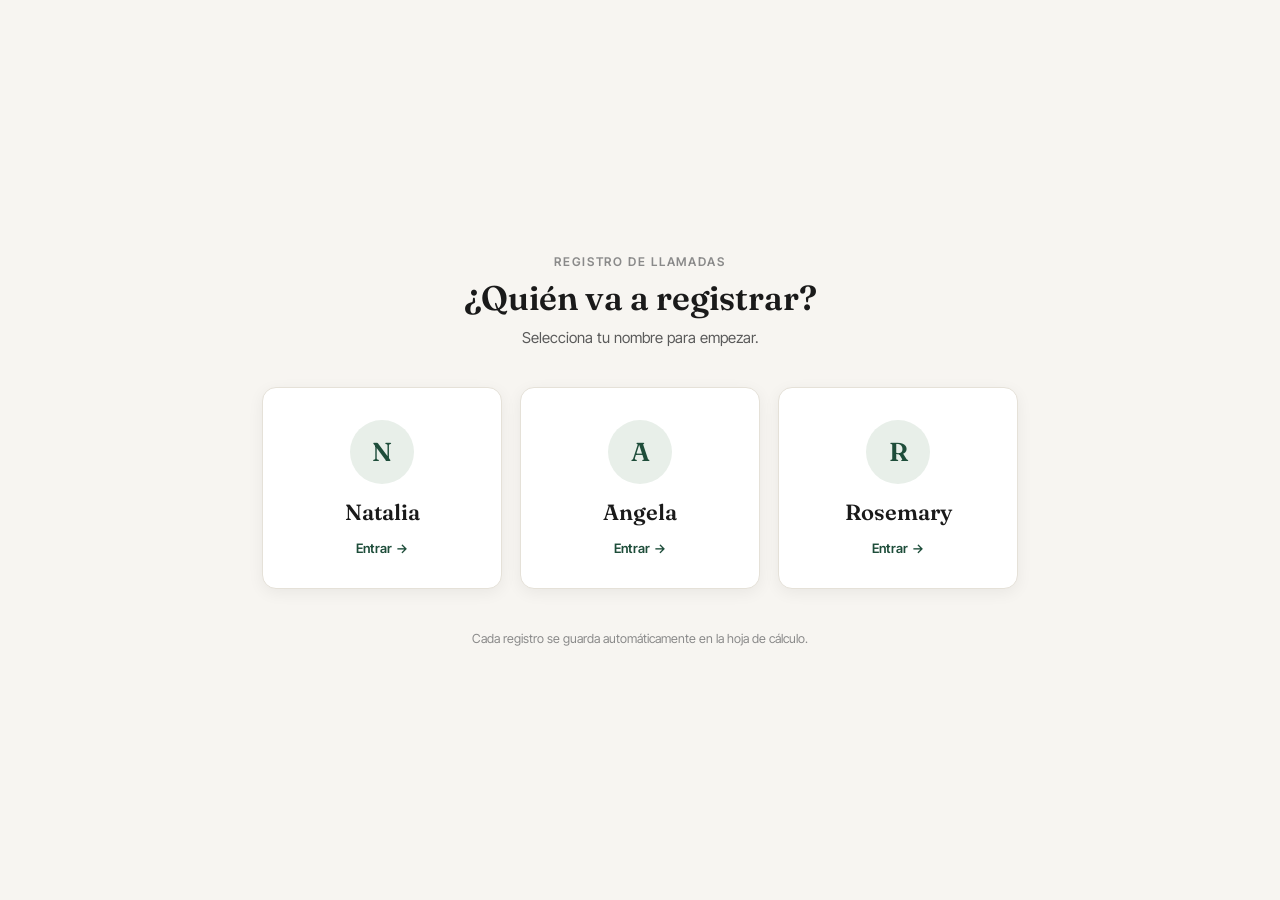
==== index.html @ d4d7eeb6 "Add files via upload" ====
<!DOCTYPE html>
<html lang="es">
<head>
  <meta charset="UTF-8" />
  <meta name="viewport" content="width=device-width, initial-scale=1.0" />
  <title>Registro Comercial · Inicio</title>
  <link rel="preconnect" href="https://fonts.googleapis.com">
  <link rel="preconnect" href="https://fonts.gstatic.com" crossorigin>
  <link href="https://fonts.googleapis.com/css2?family=Fraunces:opsz,wght@9..144,400;9..144,500;9..144,600&family=Inter+Tight:wght@400;500;600;700&display=swap" rel="stylesheet">
  <style>
    :root{
      --bg:#f7f5f1; --bg-elevated:#ffffff; --ink:#1a1a1a;
      --ink-soft:#5a5a5a; --ink-muted:#8a8a8a; --line:#e5e1d8;
      --accent:#1e4d3a; --accent-hover:#163a2c; --accent-soft:#e8efe9;
      --font-display:'Fraunces','Times New Roman',serif;
      --font-body:'Inter Tight',-apple-system,BlinkMacSystemFont,sans-serif;
      --radius:10px; --radius-lg:14px;
      --shadow-md:0 4px 16px rgba(20,20,20,.06);
      --shadow-lg:0 12px 40px rgba(20,20,20,.08);
    }
    *{box-sizing:border-box;margin:0;padding:0}
    html,body{
      background:var(--bg);color:var(--ink);
      font-family:var(--font-body);min-height:100vh;
      -webkit-font-smoothing:antialiased;
    }
    .wrap{
      min-height:100vh;display:flex;flex-direction:column;
      align-items:center;justify-content:center;padding:32px 20px;
    }
    .head{text-align:center;margin-bottom:40px}
    .eyebrow{
      font-size:12px;letter-spacing:.14em;text-transform:uppercase;
      color:var(--ink-muted);font-weight:600;margin-bottom:10px;
    }
    .title{
      font-family:var(--font-display);font-weight:600;
      font-size:34px;line-height:1.15;color:var(--ink);
    }
    .sub{
      margin-top:10px;color:var(--ink-soft);font-size:15px;
    }
    .cards{
      display:flex;gap:18px;flex-wrap:wrap;justify-content:center;
      width:100%;max-width:760px;
    }
    .card{
      flex:1 1 200px;min-width:200px;max-width:240px;
      background:var(--bg-elevated);border:1px solid var(--line);
      border-radius:var(--radius-lg);padding:32px 24px;
      text-decoration:none;color:inherit;text-align:center;
      box-shadow:var(--shadow-md);
      transition:transform .18s ease, box-shadow .18s ease, border-color .18s ease;
      display:flex;flex-direction:column;align-items:center;gap:14px;
    }
    .card:hover{
      transform:translateY(-4px);
      box-shadow:var(--shadow-lg);
      border-color:var(--accent);
    }
    .avatar{
      width:64px;height:64px;border-radius:50%;
      background:var(--accent-soft);color:var(--accent);
      display:flex;align-items:center;justify-content:center;
      font-family:var(--font-display);font-weight:600;font-size:26px;
    }
    .name{
      font-family:var(--font-display);font-weight:600;font-size:22px;
    }
    .go{
      font-size:13px;color:var(--accent);font-weight:600;
      letter-spacing:.02em;
    }
    .foot{
      margin-top:42px;color:var(--ink-muted);font-size:12.5px;
      text-align:center;
    }
    @media (max-width:560px){
      .title{font-size:26px}
      .cards{flex-direction:column;align-items:center}
      .card{max-width:320px;width:100%}
    }
  </style>
</head>
<body>
  <div class="wrap">
    <div class="head">
      <p class="eyebrow">Registro de llamadas</p>
      <h1 class="title">¿Quién va a registrar?</h1>
      <p class="sub">Selecciona tu nombre para empezar.</p>
    </div>

    <div class="cards">
      <a class="card" href="natalia.html">
        <div class="avatar">N</div>
        <div class="name">Natalia</div>
        <div class="go">Entrar →</div>
      </a>
      <a class="card" href="angela.html">
        <div class="avatar">A</div>
        <div class="name">Angela</div>
        <div class="go">Entrar →</div>
      </a>
      <a class="card" href="rosemary.html">
        <div class="avatar">R</div>
        <div class="name">Rosemary</div>
        <div class="go">Entrar →</div>
      </a>
    </div>

    <p class="foot">Cada registro se guarda automáticamente en la hoja de cálculo.</p>
  </div>
</body>
</html>
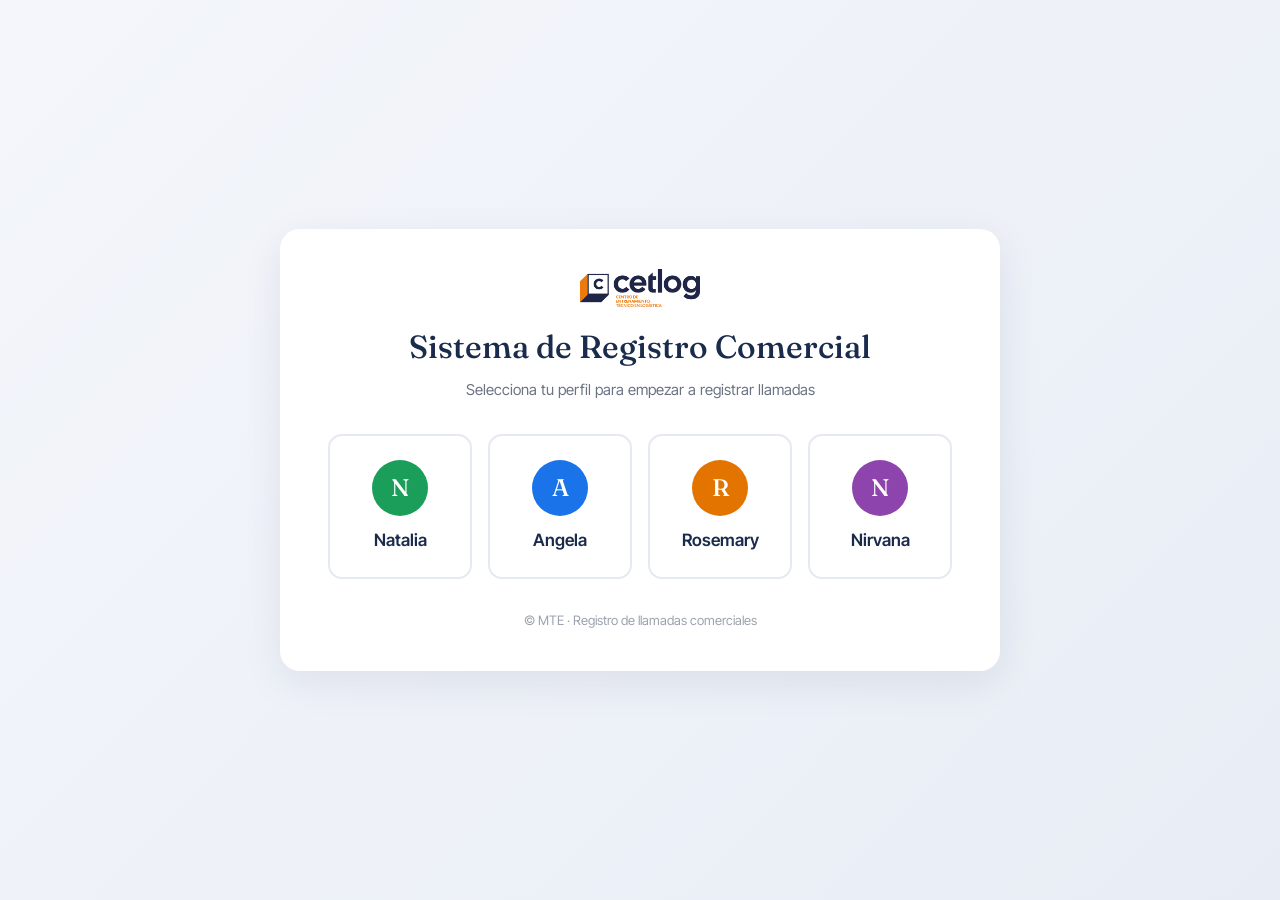
==== commit e0b57157: "Add files via upload" ====
--- a/index.html
+++ b/index.html
@@ -7,108 +7,132 @@
   <link rel="preconnect" href="https://fonts.googleapis.com">
   <link rel="preconnect" href="https://fonts.gstatic.com" crossorigin>
   <link href="https://fonts.googleapis.com/css2?family=Fraunces:opsz,wght@9..144,400;9..144,500;9..144,600&family=Inter+Tight:wght@400;500;600;700&display=swap" rel="stylesheet">
+  <link rel="stylesheet" href="styles.css" />
   <style>
-    :root{
-      --bg:#f7f5f1; --bg-elevated:#ffffff; --ink:#1a1a1a;
-      --ink-soft:#5a5a5a; --ink-muted:#8a8a8a; --line:#e5e1d8;
-      --accent:#1e4d3a; --accent-hover:#163a2c; --accent-soft:#e8efe9;
-      --font-display:'Fraunces','Times New Roman',serif;
-      --font-body:'Inter Tight',-apple-system,BlinkMacSystemFont,sans-serif;
-      --radius:10px; --radius-lg:14px;
-      --shadow-md:0 4px 16px rgba(20,20,20,.06);
-      --shadow-lg:0 12px 40px rgba(20,20,20,.08);
+    .home-wrap {
+      min-height: 100vh;
+      display: flex;
+      flex-direction: column;
+      align-items: center;
+      justify-content: center;
+      padding: 24px;
+      background: linear-gradient(135deg, #F4F6FB 0%, #E8EDF5 100%);
     }
-    *{box-sizing:border-box;margin:0;padding:0}
-    html,body{
-      background:var(--bg);color:var(--ink);
-      font-family:var(--font-body);min-height:100vh;
-      -webkit-font-smoothing:antialiased;
+    .home-card {
+      background: #FFFFFF;
+      border-radius: 20px;
+      padding: 40px 48px;
+      box-shadow: 0 12px 40px rgba(20, 30, 70, 0.08);
+      max-width: 720px;
+      width: 100%;
+      text-align: center;
     }
-    .wrap{
-      min-height:100vh;display:flex;flex-direction:column;
-      align-items:center;justify-content:center;padding:32px 20px;
+    .home-logo {
+      max-width: 120px;
+      height: auto;
+      margin: 0 auto 16px;
+      display: block;
     }
-    .head{text-align:center;margin-bottom:40px}
-    .eyebrow{
-      font-size:12px;letter-spacing:.14em;text-transform:uppercase;
-      color:var(--ink-muted);font-weight:600;margin-bottom:10px;
+    .home-title {
+      font-family: 'Fraunces', serif;
+      font-size: 32px;
+      font-weight: 500;
+      color: #1A2B4C;
+      margin: 8px 0 8px;
     }
-    .title{
-      font-family:var(--font-display);font-weight:600;
-      font-size:34px;line-height:1.15;color:var(--ink);
+    .home-sub {
+      color: #6B7383;
+      font-size: 15px;
+      margin: 0 0 32px;
     }
-    .sub{
-      margin-top:10px;color:var(--ink-soft);font-size:15px;
+    .commercial-grid {
+      display: grid;
+      grid-template-columns: repeat(2, 1fr);
+      gap: 16px;
+      margin-top: 8px;
     }
-    .cards{
-      display:flex;gap:18px;flex-wrap:wrap;justify-content:center;
-      width:100%;max-width:760px;
+    @media (min-width: 720px) {
+      .commercial-grid {
+        grid-template-columns: repeat(4, 1fr);
+      }
     }
-    .card{
-      flex:1 1 200px;min-width:200px;max-width:240px;
-      background:var(--bg-elevated);border:1px solid var(--line);
-      border-radius:var(--radius-lg);padding:32px 24px;
-      text-decoration:none;color:inherit;text-align:center;
-      box-shadow:var(--shadow-md);
-      transition:transform .18s ease, box-shadow .18s ease, border-color .18s ease;
-      display:flex;flex-direction:column;align-items:center;gap:14px;
+    .commercial-btn {
+      display: flex;
+      flex-direction: column;
+      align-items: center;
+      justify-content: center;
+      gap: 8px;
+      padding: 24px 12px;
+      border: 2px solid #E5E9F2;
+      border-radius: 14px;
+      background: #FFFFFF;
+      color: #1A2B4C;
+      font-family: inherit;
+      font-size: 17px;
+      font-weight: 600;
+      cursor: pointer;
+      text-decoration: none;
+      transition: all .18s ease;
     }
-    .card:hover{
-      transform:translateY(-4px);
-      box-shadow:var(--shadow-lg);
-      border-color:var(--accent);
+    .commercial-btn:hover {
+      border-color: #1A73E8;
+      background: #F4F8FF;
+      transform: translateY(-2px);
+      box-shadow: 0 8px 20px rgba(26, 115, 232, 0.12);
     }
-    .avatar{
-      width:64px;height:64px;border-radius:50%;
-      background:var(--accent-soft);color:var(--accent);
-      display:flex;align-items:center;justify-content:center;
-      font-family:var(--font-display);font-weight:600;font-size:26px;
+    .commercial-avatar {
+      width: 56px;
+      height: 56px;
+      border-radius: 50%;
+      display: flex;
+      align-items: center;
+      justify-content: center;
+      color: #FFFFFF;
+      font-family: 'Fraunces', serif;
+      font-size: 24px;
+      font-weight: 500;
+      margin-bottom: 4px;
     }
-    .name{
-      font-family:var(--font-display);font-weight:600;font-size:22px;
-    }
-    .go{
-      font-size:13px;color:var(--accent);font-weight:600;
-      letter-spacing:.02em;
-    }
-    .foot{
-      margin-top:42px;color:var(--ink-muted);font-size:12.5px;
-      text-align:center;
-    }
-    @media (max-width:560px){
-      .title{font-size:26px}
-      .cards{flex-direction:column;align-items:center}
-      .card{max-width:320px;width:100%}
+    .avatar-natalia  { background: #1B9E5A; }
+    .avatar-angela   { background: #1A73E8; }
+    .avatar-rosemary { background: #E37400; }
+    .avatar-nirvana  { background: #8E44AD; }
+
+    .home-footer {
+      margin-top: 32px;
+      color: #9CA3AF;
+      font-size: 13px;
     }
   </style>
 </head>
 <body>
-  <div class="wrap">
-    <div class="head">
-      <p class="eyebrow">Registro de llamadas</p>
-      <h1 class="title">¿Quién va a registrar?</h1>
-      <p class="sub">Selecciona tu nombre para empezar.</p>
+  <div class="home-wrap">
+    <div class="home-card">
+      <img src="LOGO.png" alt="Logo" class="home-logo" onerror="this.style.display='none';" />
+      <h1 class="home-title">Sistema de Registro Comercial</h1>
+      <p class="home-sub">Selecciona tu perfil para empezar a registrar llamadas</p>
+
+      <div class="commercial-grid">
+        <a href="natalia.html" class="commercial-btn">
+          <span class="commercial-avatar avatar-natalia">N</span>
+          Natalia
+        </a>
+        <a href="angela.html" class="commercial-btn">
+          <span class="commercial-avatar avatar-angela">A</span>
+          Angela
+        </a>
+        <a href="rosemary.html" class="commercial-btn">
+          <span class="commercial-avatar avatar-rosemary">R</span>
+          Rosemary
+        </a>
+        <a href="nirvana.html" class="commercial-btn">
+          <span class="commercial-avatar avatar-nirvana">N</span>
+          Nirvana
+        </a>
+      </div>
+
+      <p class="home-footer">© MTE · Registro de llamadas comerciales</p>
     </div>
-
-    <div class="cards">
-      <a class="card" href="natalia.html">
-        <div class="avatar">N</div>
-        <div class="name">Natalia</div>
-        <div class="go">Entrar →</div>
-      </a>
-      <a class="card" href="angela.html">
-        <div class="avatar">A</div>
-        <div class="name">Angela</div>
-        <div class="go">Entrar →</div>
-      </a>
-      <a class="card" href="rosemary.html">
-        <div class="avatar">R</div>
-        <div class="name">Rosemary</div>
-        <div class="go">Entrar →</div>
-      </a>
-    </div>
-
-    <p class="foot">Cada registro se guarda automáticamente en la hoja de cálculo.</p>
   </div>
 </body>
 </html>
--- a/styles.css
+++ b/styles.css
@@ -0,0 +1,1036 @@
+/* =========================================================
+   REGISTRO COMERCIAL · NATALIA  ·  v2
+   ========================================================= */
+
+:root {
+  --bg: #f7f5f1;
+  --bg-elevated: #ffffff;
+  --bg-soft: #efece6;
+  --ink: #1a1a1a;
+  --ink-soft: #5a5a5a;
+  --ink-muted: #8a8a8a;
+  --line: #e5e1d8;
+  --line-strong: #d4cfc3;
+
+  --accent: #1e4d3a;
+  --accent-hover: #163a2c;
+  --accent-soft: #e8efe9;
+
+  --success: #2d7a4f;
+  --danger: #b54534;
+  --warning: #c08a2e;
+
+  --cold: #4a7da3;
+  --warm: #c08a2e;
+  --hot: #b54534;
+
+  --font-display: 'Fraunces', 'Times New Roman', serif;
+  --font-body: 'Inter Tight', -apple-system, BlinkMacSystemFont, sans-serif;
+  --font-mono: 'SF Mono', 'Menlo', 'Consolas', monospace;
+
+  --shadow-sm: 0 1px 2px rgba(20, 20, 20, 0.04);
+  --shadow-md: 0 4px 16px rgba(20, 20, 20, 0.06);
+  --shadow-lg: 0 12px 40px rgba(20, 20, 20, 0.08);
+  --radius: 10px;
+  --radius-lg: 14px;
+}
+
+* { box-sizing: border-box; margin: 0; padding: 0; }
+
+html, body {
+  background: var(--bg);
+  color: var(--ink);
+  font-family: var(--font-body);
+  font-size: 14px;
+  line-height: 1.5;
+  -webkit-font-smoothing: antialiased;
+  min-height: 100vh;
+}
+
+button { font-family: inherit; cursor: pointer; border: none; background: none; }
+input, select, textarea { font-family: inherit; font-size: 14px; color: inherit; }
+.mono { font-family: var(--font-mono); font-feature-settings: "tnum"; }
+.hidden { display: none !important; }
+
+.mt-sm { margin-top: 8px; }
+.mt-md { margin-top: 14px; }
+
+/* =========================================================
+   HEADER FIJO
+   ========================================================= */
+.app-header {
+  position: sticky;
+  top: 0;
+  z-index: 50;
+  background: var(--bg-elevated);
+  border-bottom: 1px solid var(--line);
+  backdrop-filter: blur(12px);
+}
+
+.header-inner {
+  max-width: 1280px;
+  margin: 0 auto;
+  padding: 14px 28px 12px;
+  display: flex;
+  align-items: center;
+  justify-content: space-between;
+  gap: 24px;
+}
+
+.brand {
+  display: flex;
+  align-items: center;
+  gap: 12px;
+  flex-shrink: 0;
+}
+
+.brand-logo {
+  height: 44px;
+  width: auto;
+  max-width: 140px;
+  object-fit: contain;
+  display: block;
+}
+
+.brand-mark {
+  width: 38px;
+  height: 38px;
+  border-radius: 50%;
+  background: var(--accent);
+  position: relative;
+  flex-shrink: 0;
+  align-items: center;
+  justify-content: center;
+}
+.brand-mark::after {
+  content: "N";
+  font-family: var(--font-display);
+  color: #fff;
+  font-size: 18px;
+  font-weight: 500;
+}
+
+.brand-text { display: flex; flex-direction: column; line-height: 1; }
+.brand-label {
+  font-size: 10px;
+  text-transform: uppercase;
+  letter-spacing: 0.14em;
+  color: var(--ink-muted);
+  margin-bottom: 4px;
+  font-weight: 500;
+}
+.brand-name {
+  font-family: var(--font-display);
+  font-size: 20px;
+  font-weight: 500;
+  letter-spacing: -0.02em;
+}
+
+.header-right {
+  display: flex;
+  align-items: center;
+  gap: 16px;
+}
+
+/* === Goal tracker === */
+.goal-tracker {
+  display: flex;
+  flex-direction: column;
+  gap: 6px;
+  min-width: 180px;
+  padding: 8px 14px;
+  background: var(--bg-soft);
+  border: 1px solid var(--line);
+  border-radius: var(--radius);
+}
+
+.goal-info {
+  display: flex;
+  align-items: baseline;
+  justify-content: space-between;
+  gap: 12px;
+}
+.goal-label {
+  font-size: 10px;
+  text-transform: uppercase;
+  letter-spacing: 0.12em;
+  color: var(--ink-muted);
+  font-weight: 500;
+}
+.goal-count {
+  font-size: 14px;
+  font-weight: 500;
+  color: var(--ink);
+  font-family: var(--font-mono);
+  font-feature-settings: "tnum";
+}
+.goal-count strong {
+  font-size: 16px;
+  color: var(--accent);
+  font-weight: 600;
+}
+.goal-divider { color: var(--ink-muted); margin: 0 2px; }
+
+.goal-bar {
+  height: 6px;
+  background: var(--line-strong);
+  border-radius: 999px;
+  overflow: hidden;
+  position: relative;
+}
+.goal-bar-fill {
+  height: 100%;
+  background: linear-gradient(90deg, var(--accent) 0%, #2d7a4f 100%);
+  width: 0%;
+  border-radius: 999px;
+  transition: width 0.5s cubic-bezier(0.34, 1.56, 0.64, 1);
+}
+.goal-tracker.complete .goal-bar-fill {
+  background: linear-gradient(90deg, var(--success) 0%, #4caa78 100%);
+}
+.goal-tracker.complete .goal-count strong {
+  color: var(--success);
+}
+
+/* === Datetime === */
+.datetime {
+  display: flex;
+  align-items: center;
+  gap: 16px;
+  background: var(--bg-soft);
+  padding: 8px 14px;
+  border-radius: var(--radius);
+  border: 1px solid var(--line);
+}
+.dt-block { display: flex; flex-direction: column; gap: 2px; }
+.dt-label {
+  font-size: 10px;
+  text-transform: uppercase;
+  letter-spacing: 0.12em;
+  color: var(--ink-muted);
+  font-weight: 500;
+}
+.dt-value {
+  font-size: 13px;
+  font-weight: 500;
+  color: var(--ink);
+}
+.dt-divider {
+  width: 1px;
+  height: 26px;
+  background: var(--line-strong);
+}
+
+/* Tabs */
+.tabs {
+  max-width: 1280px;
+  margin: 0 auto;
+  padding: 0 28px;
+  display: flex;
+  gap: 4px;
+  border-top: 1px solid var(--line);
+}
+
+.tab {
+  display: flex;
+  align-items: center;
+  gap: 10px;
+  padding: 12px 18px;
+  font-size: 13px;
+  font-weight: 500;
+  color: var(--ink-muted);
+  border-bottom: 2px solid transparent;
+  margin-bottom: -1px;
+  transition: color 0.2s ease, border-color 0.2s ease;
+}
+.tab:hover { color: var(--ink-soft); }
+.tab.active { color: var(--ink); border-bottom-color: var(--accent); }
+
+.tab-num {
+  font-family: var(--font-display);
+  font-size: 11px;
+  font-style: italic;
+  color: var(--ink-muted);
+}
+.tab.active .tab-num { color: var(--accent); }
+
+.tab-badge {
+  background: var(--accent-soft);
+  color: var(--accent);
+  font-size: 11px;
+  font-weight: 600;
+  padding: 2px 8px;
+  border-radius: 10px;
+  min-width: 20px;
+  text-align: center;
+}
+
+/* =========================================================
+   MAIN
+   ========================================================= */
+.app-main {
+  max-width: 1280px;
+  margin: 0 auto;
+  padding: 28px 28px 60px;
+}
+
+.tab-panel { display: none; animation: fadeIn 0.25s ease; }
+.tab-panel.active { display: block; }
+
+@keyframes fadeIn {
+  from { opacity: 0; transform: translateY(4px); }
+  to { opacity: 1; transform: translateY(0); }
+}
+
+/* =========================================================
+   STAGE HEADER
+   ========================================================= */
+.stage { animation: fadeIn 0.3s ease; }
+
+.stage-header { margin-bottom: 20px; max-width: 700px; }
+.stage-header.compact { margin-bottom: 16px; }
+
+.stage-tag {
+  display: inline-block;
+  font-size: 10px;
+  font-weight: 600;
+  text-transform: uppercase;
+  letter-spacing: 0.14em;
+  color: var(--accent);
+  background: var(--accent-soft);
+  padding: 3px 9px;
+  border-radius: 4px;
+  margin-bottom: 10px;
+}
+.stage-tag.pulse { background: #fff4e0; color: var(--warning); }
+.stage-tag.pulse::before { content: "● "; animation: pulse 1.4s ease infinite; }
+.stage-tag.live { background: #fde8e6; color: var(--danger); }
+.stage-tag.live::before { content: "● "; }
+
+@keyframes pulse {
+  0%, 100% { opacity: 1; }
+  50% { opacity: 0.3; }
+}
+
+.stage-header.compact .stage-title {
+  font-family: var(--font-display);
+  font-size: 28px;
+  font-weight: 500;
+  letter-spacing: -0.025em;
+  line-height: 1.1;
+  margin-bottom: 4px;
+}
+
+.stage-title {
+  font-family: var(--font-display);
+  font-size: 32px;
+  font-weight: 500;
+  letter-spacing: -0.025em;
+  line-height: 1.1;
+  margin-bottom: 6px;
+}
+
+.stage-sub { color: var(--ink-soft); font-size: 14px; }
+
+/* =========================================================
+   CARDS
+   ========================================================= */
+.card {
+  background: var(--bg-elevated);
+  border: 1px solid var(--line);
+  border-radius: var(--radius-lg);
+  padding: 22px;
+  box-shadow: var(--shadow-sm);
+}
+
+/* === Start (paso 1) === reducido 25% === */
+.start-card {
+  max-width: 420px;
+  display: flex;
+  flex-direction: column;
+  gap: 14px;
+  padding: 20px;
+}
+
+/* === Split layout (llamada en curso + formulario en vivo) === */
+.split-layout {
+  display: grid;
+  grid-template-columns: 380px 1fr;
+  gap: 20px;
+  align-items: start;
+}
+
+.split-layout.single-col {
+  grid-template-columns: minmax(380px, 560px);
+  justify-content: start;
+}
+
+.split-layout.single-col .calling-card {
+  position: static;
+}
+
+.calling-card {
+  display: flex;
+  flex-direction: column;
+  gap: 18px;
+  position: sticky;
+  top: 160px;
+}
+
+.calling-info {
+  display: grid;
+  grid-template-columns: 1fr 1fr;
+  gap: 12px;
+  padding-bottom: 14px;
+  border-bottom: 1px dashed var(--line-strong);
+}
+.info-row { display: flex; flex-direction: column; gap: 3px; }
+.info-label {
+  font-size: 10px;
+  text-transform: uppercase;
+  letter-spacing: 0.12em;
+  color: var(--ink-muted);
+  font-weight: 500;
+}
+.info-value { font-size: 15px; font-weight: 500; color: var(--ink); }
+
+/* === Timer reducido === */
+.timer-wrap {
+  text-align: center;
+  padding: 12px 0;
+}
+.timer-label {
+  font-size: 10px;
+  text-transform: uppercase;
+  letter-spacing: 0.14em;
+  color: var(--ink-muted);
+  font-weight: 500;
+  display: block;
+  margin-bottom: 4px;
+}
+.timer {
+  font-size: 44px;
+  font-weight: 400;
+  letter-spacing: -0.02em;
+  color: var(--ink);
+  line-height: 1;
+  font-feature-settings: "tnum";
+}
+.timer-status {
+  font-size: 11px;
+  color: var(--ink-muted);
+  margin-top: 6px;
+  text-transform: uppercase;
+  letter-spacing: 0.1em;
+}
+.timer-wrap.active .timer { color: var(--success); }
+.timer-wrap.ended .timer { color: var(--ink-muted); }
+
+.calling-actions {
+  display: flex;
+  gap: 8px;
+  flex-wrap: wrap;
+}
+.calling-actions .btn { flex: 1; min-width: 140px; }
+
+.btn-block { width: 100%; flex: none !important; }
+
+/* === Closing block (motivos dentro del panel izq) === */
+.closing-block {
+  display: flex;
+  flex-direction: column;
+  gap: 10px;
+  padding-top: 14px;
+  border-top: 1px solid var(--line);
+  animation: fadeIn 0.3s ease;
+}
+
+.mini-form {
+  display: flex;
+  flex-direction: column;
+  gap: 10px;
+  margin-top: 8px;
+}
+
+/* === Time picker (hora + minutos + AM/PM) === */
+.time-picker {
+  display: grid;
+  grid-template-columns: 1fr 1fr 1fr;
+  gap: 6px;
+}
+.time-picker select {
+  width: 100%;
+  background: var(--bg-elevated);
+  border: 1px solid var(--line-strong);
+  border-radius: 8px;
+  padding: 9px 8px;
+  color: var(--ink);
+  font-family: var(--font-mono);
+  font-size: 13px;
+  text-align: center;
+  text-align-last: center;
+  cursor: pointer;
+  transition: border-color 0.15s ease, box-shadow 0.15s ease;
+}
+.time-picker select:focus {
+  outline: none;
+  border-color: var(--accent);
+  box-shadow: 0 0 0 3px var(--accent-soft);
+}
+.time-picker .time-ap {
+  font-family: var(--font-body);
+  font-weight: 600;
+  font-size: 12px;
+}
+
+/* === Panel "no contestó" (columna derecha alternativa) === */
+.no-answer-panel {
+  display: flex;
+  flex-direction: column;
+  gap: 14px;
+  align-self: start;
+}
+.no-answer-panel #volverLlamarFields {
+  display: flex;
+  flex-direction: column;
+  gap: 12px;
+  transition: opacity 0.2s ease;
+}
+.no-answer-panel #volverLlamarFields.disabled {
+  opacity: 0.4;
+  pointer-events: none;
+}
+.no-answer-actions {
+  display: flex;
+  flex-direction: column;
+  gap: 6px;
+  margin-top: 6px;
+  padding-top: 14px;
+  border-top: 1px solid var(--line);
+}
+
+/* === Datetime row === */
+.datetime-row {
+  display: grid;
+  grid-template-columns: 1fr 1fr;
+  gap: 10px;
+}
+
+/* =========================================================
+   FORMULARIO EN VIVO (columna derecha)
+   ========================================================= */
+.form-card.live-form {
+  display: flex;
+  flex-direction: column;
+  gap: 14px;
+  padding: 22px;
+}
+
+.live-form-header {
+  padding-bottom: 12px;
+  border-bottom: 1px solid var(--line);
+}
+.live-form-title {
+  font-family: var(--font-display);
+  font-size: 20px;
+  font-weight: 500;
+  letter-spacing: -0.02em;
+  margin-bottom: 4px;
+}
+.live-form-sub {
+  font-size: 13px;
+  color: var(--ink-soft);
+}
+
+.form-row {
+  display: grid;
+  grid-template-columns: 1fr 1fr;
+  gap: 14px;
+  align-items: start;
+}
+
+.section-divider {
+  display: flex;
+  align-items: center;
+  gap: 10px;
+  font-size: 11px;
+  text-transform: uppercase;
+  letter-spacing: 0.14em;
+  color: var(--ink-muted);
+  font-weight: 600;
+  margin: 4px 0 -2px;
+}
+.section-divider::after {
+  content: "";
+  flex: 1;
+  height: 1px;
+  background: var(--line);
+}
+
+/* =========================================================
+   FIELDS
+   ========================================================= */
+.field {
+  display: flex;
+  flex-direction: column;
+  gap: 6px;
+}
+
+.field-label {
+  font-size: 11px;
+  font-weight: 600;
+  text-transform: uppercase;
+  letter-spacing: 0.08em;
+  color: var(--ink-soft);
+}
+.field-label.required::after { content: " *"; color: var(--danger); }
+
+.field-hint {
+  font-size: 11px;
+  color: var(--ink-muted);
+  margin-top: 2px;
+}
+.field-hint.error { color: var(--danger); }
+
+.field input[type="text"],
+.field input[type="tel"],
+.field input[type="date"],
+.field input[type="time"],
+.field select,
+.field textarea {
+  width: 100%;
+  background: var(--bg-elevated);
+  border: 1px solid var(--line-strong);
+  border-radius: 8px;
+  padding: 9px 12px;
+  color: var(--ink);
+  transition: border-color 0.15s ease, box-shadow 0.15s ease;
+  resize: vertical;
+}
+
+.field input:focus,
+.field select:focus,
+.field textarea:focus {
+  outline: none;
+  border-color: var(--accent);
+  box-shadow: 0 0 0 3px var(--accent-soft);
+}
+
+.field input.invalid {
+  border-color: var(--danger);
+}
+
+.field input::placeholder, .field textarea::placeholder {
+  color: var(--ink-muted);
+}
+
+.field-toggle {
+  flex-direction: row;
+  align-items: center;
+  justify-content: space-between;
+  gap: 12px;
+  background: var(--bg-soft);
+  border: 1px solid var(--line);
+  padding: 9px 12px;
+  border-radius: 8px;
+}
+
+/* Switch */
+.switch {
+  position: relative;
+  display: inline-block;
+  width: 38px;
+  height: 22px;
+  flex-shrink: 0;
+}
+.switch input { opacity: 0; width: 0; height: 0; }
+.slider {
+  position: absolute;
+  inset: 0;
+  background: var(--line-strong);
+  border-radius: 24px;
+  transition: 0.2s;
+}
+.slider::before {
+  content: "";
+  position: absolute;
+  width: 16px; height: 16px;
+  left: 3px; top: 3px;
+  background: #fff;
+  border-radius: 50%;
+  transition: 0.2s;
+  box-shadow: var(--shadow-sm);
+}
+.switch input:checked + .slider { background: var(--accent); }
+.switch input:checked + .slider::before { transform: translateX(16px); }
+
+/* Chips */
+.chip-group {
+  display: flex;
+  gap: 6px;
+  flex-wrap: wrap;
+}
+.chip {
+  padding: 8px 14px;
+  border: 1px solid var(--line-strong);
+  border-radius: 999px;
+  background: var(--bg-elevated);
+  font-size: 13px;
+  font-weight: 500;
+  color: var(--ink-soft);
+  transition: all 0.15s ease;
+}
+.chip:hover {
+  border-color: var(--ink-soft);
+  color: var(--ink);
+}
+.chip.selected {
+  background: var(--accent);
+  border-color: var(--accent);
+  color: #fff;
+}
+
+.chip-yes.selected { background: var(--success); border-color: var(--success); }
+.chip-no.selected  { background: var(--danger);  border-color: var(--danger);  }
+
+.temp-group .chip-cold.selected { background: var(--cold); border-color: var(--cold); }
+.temp-group .chip-warm.selected { background: var(--warm); border-color: var(--warm); }
+.temp-group .chip-hot.selected  { background: var(--hot);  border-color: var(--hot);  }
+
+/* =========================================================
+   BUTTONS
+   ========================================================= */
+.btn {
+  display: inline-flex;
+  align-items: center;
+  justify-content: center;
+  gap: 8px;
+  padding: 10px 18px;
+  border-radius: 8px;
+  font-size: 13px;
+  font-weight: 600;
+  letter-spacing: 0.01em;
+  transition: all 0.15s ease;
+  white-space: nowrap;
+}
+.btn:active { transform: translateY(1px); }
+.btn:disabled {
+  opacity: 0.45;
+  cursor: not-allowed;
+}
+.btn:disabled:active { transform: none; }
+
+.btn-lg { padding: 12px 22px; font-size: 14px; }
+
+.btn-primary { background: var(--accent); color: #fff; }
+.btn-primary:not(:disabled):hover { background: var(--accent-hover); }
+
+.btn-secondary {
+  background: var(--bg-elevated);
+  color: var(--accent);
+  border: 1px solid var(--line);
+}
+.btn-secondary:not(:disabled):hover {
+  border-color: var(--accent);
+  background: var(--accent-soft);
+}
+
+.btn-success { background: var(--success); color: #fff; }
+.btn-success:hover { background: #245f3e; }
+
+.btn-danger { background: var(--danger); color: #fff; }
+.btn-danger:hover { background: #963829; }
+
+.btn-ghost {
+  background: var(--bg-elevated);
+  color: var(--ink-soft);
+  border: 1px solid var(--line-strong);
+}
+.btn-ghost:hover {
+  border-color: var(--ink-soft);
+  color: var(--ink);
+}
+
+.btn-icon {
+  display: inline-flex;
+  align-items: center;
+  justify-content: center;
+  width: 16px; height: 16px;
+  font-weight: 700;
+}
+
+.btn-dot {
+  width: 7px; height: 7px;
+  border-radius: 50%;
+  background: #fff;
+  animation: pulse 1.6s ease infinite;
+}
+
+/* =========================================================
+   HISTORIAL — TABLA
+   ========================================================= */
+.table-wrap {
+  background: var(--bg-elevated);
+  border: 1px solid var(--line);
+  border-radius: var(--radius-lg);
+  overflow: hidden;
+  box-shadow: var(--shadow-sm);
+}
+
+.data-table {
+  width: 100%;
+  border-collapse: collapse;
+  font-size: 13px;
+}
+
+.data-table thead {
+  background: var(--bg-soft);
+  border-bottom: 1px solid var(--line);
+}
+.data-table th {
+  padding: 12px 14px;
+  text-align: left;
+  font-size: 10px;
+  text-transform: uppercase;
+  letter-spacing: 0.1em;
+  color: var(--ink-muted);
+  font-weight: 600;
+  white-space: nowrap;
+}
+
+.data-table td {
+  padding: 12px 14px;
+  border-bottom: 1px solid var(--line);
+  vertical-align: middle;
+}
+
+.data-table tbody tr:last-child td { border-bottom: none; }
+.data-table tbody tr { transition: background 0.15s ease; }
+.data-table tbody tr:hover { background: var(--bg-soft); }
+
+.data-table .obs-cell {
+  max-width: 220px;
+  overflow: hidden;
+  text-overflow: ellipsis;
+  white-space: nowrap;
+  color: var(--ink-soft);
+}
+
+.badge {
+  display: inline-flex;
+  align-items: center;
+  gap: 4px;
+  padding: 3px 10px;
+  border-radius: 999px;
+  font-size: 11px;
+  font-weight: 600;
+}
+.badge-yes { background: #e7f3ec; color: var(--success); }
+.badge-no  { background: #f5e8e6; color: var(--danger); }
+.badge-cold { background: #e3edf5; color: var(--cold); }
+.badge-warm { background: #f7ecd5; color: var(--warm); }
+.badge-hot  { background: #f5e0dc; color: var(--hot);  }
+
+.empty-state {
+  padding: 70px 20px;
+  text-align: center;
+  color: var(--ink-muted);
+}
+.empty-icon {
+  font-size: 44px;
+  font-family: var(--font-display);
+  color: var(--line-strong);
+  margin-bottom: 10px;
+}
+.empty-state p {
+  font-size: 17px;
+  font-weight: 500;
+  color: var(--ink-soft);
+  margin-bottom: 4px;
+}
+.empty-state span { font-size: 13px; }
+
+/* =========================================================
+   TOAST
+   ========================================================= */
+.toast {
+  position: fixed;
+  bottom: 28px;
+  right: 28px;
+  background: var(--ink);
+  color: #fff;
+  padding: 11px 18px;
+  border-radius: 8px;
+  font-size: 13px;
+  font-weight: 500;
+  box-shadow: var(--shadow-lg);
+  z-index: 100;
+  opacity: 0;
+  transform: translateY(20px);
+  transition: opacity 0.25s, transform 0.25s;
+  pointer-events: none;
+}
+.toast.show {
+  opacity: 1;
+  transform: translateY(0);
+}
+.toast::before {
+  content: "✓ ";
+  color: #6cd09a;
+  font-weight: 700;
+  margin-right: 4px;
+}
+.toast.error::before {
+  content: "⚠ ";
+  color: #f5b899;
+}
+
+/* =========================================================
+   RESPONSIVE
+   ========================================================= */
+@media (max-width: 1100px) {
+  .split-layout {
+    grid-template-columns: 1fr;
+  }
+  .calling-card {
+    position: static;
+  }
+}
+
+@media (max-width: 768px) {
+  .header-inner {
+    padding: 12px 16px 10px;
+    gap: 12px;
+    flex-wrap: wrap;
+  }
+  .header-right { width: 100%; flex-wrap: wrap; gap: 10px; }
+  .goal-tracker { flex: 1; min-width: 160px; }
+  .datetime { flex: 1; padding: 6px 10px; gap: 10px; }
+  .dt-value { font-size: 12px; }
+
+  .tabs { padding: 0 16px; overflow-x: auto; }
+  .tab { padding: 11px 12px; font-size: 12px; }
+  .app-main { padding: 20px 16px 50px; }
+
+  .stage-title { font-size: 24px; }
+  .stage-header.compact .stage-title { font-size: 22px; }
+  .card { padding: 18px; border-radius: 10px; }
+
+  .start-card { padding: 18px; }
+
+  .form-row { grid-template-columns: 1fr; }
+  .calling-info { grid-template-columns: 1fr; gap: 8px; }
+  .timer { font-size: 36px; }
+
+  .calling-actions { flex-direction: column; }
+  .calling-actions .btn { width: 100%; }
+
+  .data-table { font-size: 12px; }
+  .data-table th, .data-table td { padding: 9px 10px; }
+  .table-wrap { overflow-x: auto; }
+
+  .toast { left: 16px; right: 16px; bottom: 16px; }
+
+  .brand-logo { height: 36px; }
+  .brand-name { font-size: 18px; }
+}
+
+/* =========================================================
+   CAMPO "OTROS" DEL MOTIVO DE NO INTERÉS
+   ========================================================= */
+#motivoOtrosWrap {
+  animation: fadeSlide .22s ease;
+}
+@keyframes fadeSlide {
+  from { opacity: 0; transform: translateY(-4px); }
+  to   { opacity: 1; transform: translateY(0); }
+}
+
+/* =========================================================
+   ESTADOS DE LLAMADAS PROGRAMADAS (pestaña 03)
+   ========================================================= */
+.estado {
+  display: inline-block;
+  padding: 4px 10px;
+  border-radius: 999px;
+  font-size: 12px;
+  font-weight: 600;
+  letter-spacing: .02em;
+  white-space: nowrap;
+}
+.estado-por-llamar {
+  background: #FFF8E1;
+  color: #8a6500;
+  border: 1px solid #F2D27A;
+}
+.estado-llamando {
+  background: #E8F0FE;
+  color: #1A73E8;
+  border: 1px solid #A6C5F7;
+  animation: pulseSoft 1.6s ease-in-out infinite;
+}
+.estado-llamado {
+  background: #E6F4EA;
+  color: #1B7A3E;
+  border: 1px solid #9DD3B0;
+}
+.row-llamado td {
+  color: #6b7280;
+}
+.row-llamado .mono,
+.row-llamado strong { color: #6b7280; }
+.row-por-llamar td { background: #FFFCEF; }
+.row-llamando td { background: #F4F8FE; }
+
+#razonOtrosWrap,
+#razonLlamadaWrap,
+#razonLlamadaDivider {
+  animation: fadeSlide .22s ease;
+}
+
+@keyframes pulseSoft {
+  0%, 100% { opacity: 1; }
+  50%      { opacity: .55; }
+}
+
+.muted { color: #9ca3af; }
+
+/* Marcador de obligatorio (asterisco rojo) */
+.req-mark {
+  color: #D93025;
+  font-weight: bold;
+  margin-left: 4px;
+}
+
+/* Pulso de error al intentar guardar sin razón */
+.invalid-pulse {
+  animation: invalidPulse .8s ease;
+  border-color: #D93025 !important;
+}
+@keyframes invalidPulse {
+  0%, 100% { box-shadow: 0 0 0 0 rgba(217,48,37,0); }
+  50%      { box-shadow: 0 0 0 5px rgba(217,48,37,.25); }
+}
+
+/* =========================================================
+   PANTALLA PRÓXIMAMENTE (Cobranza / Invitación a demo)
+   ========================================================= */
+.soon-card {
+  text-align: center;
+  padding: 32px 24px;
+}
+.soon-icon {
+  font-size: 56px;
+  margin-bottom: 12px;
+  filter: grayscale(.2);
+}
+.soon-text {
+  color: var(--ink-soft);
+  font-size: 14px;
+  margin: 8px 0 22px;
+  line-height: 1.5;
+}
+#stage-soon .stage-tag {
+  background: #FFF8E1;
+  color: #8a6500;
+}
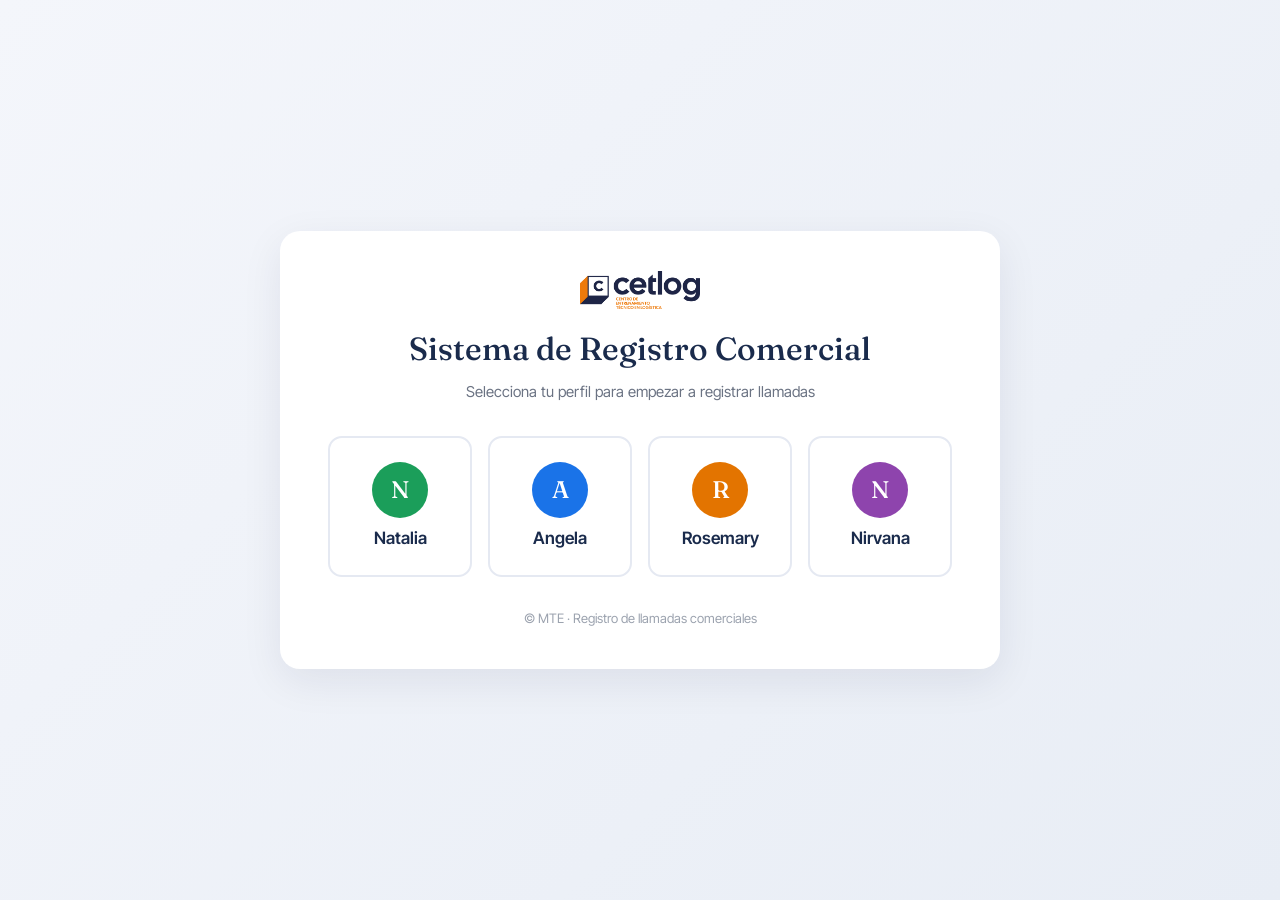
==== commit 1549fa8b: "Add files via upload" ====
--- a/index.html
+++ b/index.html
@@ -11,10 +11,8 @@
   <style>
     .home-wrap {
       min-height: 100vh;
-      display: flex;
-      flex-direction: column;
-      align-items: center;
-      justify-content: center;
+      display: flex; flex-direction: column;
+      align-items: center; justify-content: center;
       padding: 24px;
       background: linear-gradient(135deg, #F4F6FB 0%, #E8EDF5 100%);
     }
@@ -23,55 +21,32 @@
       border-radius: 20px;
       padding: 40px 48px;
       box-shadow: 0 12px 40px rgba(20, 30, 70, 0.08);
-      max-width: 720px;
-      width: 100%;
+      max-width: 720px; width: 100%;
       text-align: center;
     }
-    .home-logo {
-      max-width: 120px;
-      height: auto;
-      margin: 0 auto 16px;
-      display: block;
-    }
+    .home-logo { max-width: 120px; margin: 0 auto 16px; display: block; }
     .home-title {
       font-family: 'Fraunces', serif;
-      font-size: 32px;
-      font-weight: 500;
-      color: #1A2B4C;
-      margin: 8px 0 8px;
+      font-size: 32px; font-weight: 500;
+      color: #1A2B4C; margin: 8px 0;
     }
-    .home-sub {
-      color: #6B7383;
-      font-size: 15px;
-      margin: 0 0 32px;
-    }
+    .home-sub { color: #6B7383; font-size: 15px; margin-bottom: 32px; }
     .commercial-grid {
       display: grid;
       grid-template-columns: repeat(2, 1fr);
       gap: 16px;
-      margin-top: 8px;
     }
     @media (min-width: 720px) {
-      .commercial-grid {
-        grid-template-columns: repeat(4, 1fr);
-      }
+      .commercial-grid { grid-template-columns: repeat(4, 1fr); }
     }
     .commercial-btn {
-      display: flex;
-      flex-direction: column;
-      align-items: center;
-      justify-content: center;
-      gap: 8px;
-      padding: 24px 12px;
-      border: 2px solid #E5E9F2;
-      border-radius: 14px;
-      background: #FFFFFF;
-      color: #1A2B4C;
-      font-family: inherit;
-      font-size: 17px;
-      font-weight: 600;
-      cursor: pointer;
-      text-decoration: none;
+      display: flex; flex-direction: column;
+      align-items: center; justify-content: center;
+      gap: 8px; padding: 24px 12px;
+      border: 2px solid #E5E9F2; border-radius: 14px;
+      background: #FFFFFF; color: #1A2B4C;
+      font-family: inherit; font-size: 17px; font-weight: 600;
+      cursor: pointer; text-decoration: none;
       transition: all .18s ease;
     }
     .commercial-btn:hover {
@@ -81,28 +56,16 @@
       box-shadow: 0 8px 20px rgba(26, 115, 232, 0.12);
     }
     .commercial-avatar {
-      width: 56px;
-      height: 56px;
-      border-radius: 50%;
-      display: flex;
-      align-items: center;
-      justify-content: center;
-      color: #FFFFFF;
-      font-family: 'Fraunces', serif;
-      font-size: 24px;
-      font-weight: 500;
-      margin-bottom: 4px;
+      width: 56px; height: 56px; border-radius: 50%;
+      display: flex; align-items: center; justify-content: center;
+      color: #FFFFFF; font-family: 'Fraunces', serif;
+      font-size: 24px; font-weight: 500;
     }
     .avatar-natalia  { background: #1B9E5A; }
     .avatar-angela   { background: #1A73E8; }
     .avatar-rosemary { background: #E37400; }
     .avatar-nirvana  { background: #8E44AD; }
-
-    .home-footer {
-      margin-top: 32px;
-      color: #9CA3AF;
-      font-size: 13px;
-    }
+    .home-footer { margin-top: 32px; color: #9CA3AF; font-size: 13px; }
   </style>
 </head>
 <body>
@@ -111,26 +74,12 @@
       <img src="LOGO.png" alt="Logo" class="home-logo" onerror="this.style.display='none';" />
       <h1 class="home-title">Sistema de Registro Comercial</h1>
       <p class="home-sub">Selecciona tu perfil para empezar a registrar llamadas</p>
-
       <div class="commercial-grid">
-        <a href="natalia.html" class="commercial-btn">
-          <span class="commercial-avatar avatar-natalia">N</span>
-          Natalia
-        </a>
-        <a href="angela.html" class="commercial-btn">
-          <span class="commercial-avatar avatar-angela">A</span>
-          Angela
-        </a>
-        <a href="rosemary.html" class="commercial-btn">
-          <span class="commercial-avatar avatar-rosemary">R</span>
-          Rosemary
-        </a>
-        <a href="nirvana.html" class="commercial-btn">
-          <span class="commercial-avatar avatar-nirvana">N</span>
-          Nirvana
-        </a>
+        <a href="natalia.html" class="commercial-btn"><span class="commercial-avatar avatar-natalia">N</span>Natalia</a>
+        <a href="angela.html" class="commercial-btn"><span class="commercial-avatar avatar-angela">A</span>Angela</a>
+        <a href="rosemary.html" class="commercial-btn"><span class="commercial-avatar avatar-rosemary">R</span>Rosemary</a>
+        <a href="nirvana.html" class="commercial-btn"><span class="commercial-avatar avatar-nirvana">N</span>Nirvana</a>
       </div>
-
       <p class="home-footer">© MTE · Registro de llamadas comerciales</p>
     </div>
   </div>
--- a/styles.css
+++ b/styles.css
@@ -1,1036 +1,556 @@
-/* =========================================================
-   REGISTRO COMERCIAL · NATALIA  ·  v2
-   ========================================================= */
-
-:root {
-  --bg: #f7f5f1;
-  --bg-elevated: #ffffff;
-  --bg-soft: #efece6;
-  --ink: #1a1a1a;
-  --ink-soft: #5a5a5a;
-  --ink-muted: #8a8a8a;
-  --line: #e5e1d8;
-  --line-strong: #d4cfc3;
-
-  --accent: #1e4d3a;
-  --accent-hover: #163a2c;
-  --accent-soft: #e8efe9;
-
-  --success: #2d7a4f;
-  --danger: #b54534;
-  --warning: #c08a2e;
-
-  --cold: #4a7da3;
-  --warm: #c08a2e;
-  --hot: #b54534;
-
-  --font-display: 'Fraunces', 'Times New Roman', serif;
-  --font-body: 'Inter Tight', -apple-system, BlinkMacSystemFont, sans-serif;
-  --font-mono: 'SF Mono', 'Menlo', 'Consolas', monospace;
-
-  --shadow-sm: 0 1px 2px rgba(20, 20, 20, 0.04);
-  --shadow-md: 0 4px 16px rgba(20, 20, 20, 0.06);
-  --shadow-lg: 0 12px 40px rgba(20, 20, 20, 0.08);
-  --radius: 10px;
-  --radius-lg: 14px;
-}
-
+/* ============================================================
+   STYLES.CSS — Registro Comercial
+   ============================================================ */
 * { box-sizing: border-box; margin: 0; padding: 0; }
-
 html, body {
-  background: var(--bg);
-  color: var(--ink);
-  font-family: var(--font-body);
-  font-size: 14px;
+  font-family: 'Inter Tight', system-ui, sans-serif;
+  color: #1A2B4C;
+  background: #F4F6FB;
   line-height: 1.5;
-  -webkit-font-smoothing: antialiased;
-  min-height: 100vh;
-}
-
-button { font-family: inherit; cursor: pointer; border: none; background: none; }
-input, select, textarea { font-family: inherit; font-size: 14px; color: inherit; }
-.mono { font-family: var(--font-mono); font-feature-settings: "tnum"; }
+  font-size: 15px;
+}
+body { min-height: 100vh; }
+
 .hidden { display: none !important; }
-
-.mt-sm { margin-top: 8px; }
-.mt-md { margin-top: 14px; }
-
-/* =========================================================
-   HEADER FIJO
-   ========================================================= */
+.mono { font-family: 'SF Mono', Menlo, Consolas, monospace; }
+.muted { color: #9CA3AF; }
+
+/* ============================================================
+   HEADER
+   ============================================================ */
 .app-header {
-  position: sticky;
-  top: 0;
-  z-index: 50;
-  background: var(--bg-elevated);
-  border-bottom: 1px solid var(--line);
-  backdrop-filter: blur(12px);
-}
-
+  background: #FFFFFF;
+  border-bottom: 1px solid #E5E9F2;
+  box-shadow: 0 1px 3px rgba(20,30,70,0.04);
+}
 .header-inner {
-  max-width: 1280px;
-  margin: 0 auto;
-  padding: 14px 28px 12px;
-  display: flex;
-  align-items: center;
+  display: flex;
   justify-content: space-between;
-  gap: 24px;
-}
-
-.brand {
-  display: flex;
-  align-items: center;
-  gap: 12px;
-  flex-shrink: 0;
-}
-
-.brand-logo {
-  height: 44px;
-  width: auto;
-  max-width: 140px;
-  object-fit: contain;
-  display: block;
-}
-
+  align-items: center;
+  padding: 14px 24px;
+  flex-wrap: wrap;
+  gap: 16px;
+}
+.brand { display: flex; align-items: center; gap: 12px; }
+.brand-logo { height: 44px; width: auto; }
 .brand-mark {
-  width: 38px;
-  height: 38px;
-  border-radius: 50%;
-  background: var(--accent);
-  position: relative;
-  flex-shrink: 0;
-  align-items: center;
-  justify-content: center;
-}
-.brand-mark::after {
-  content: "N";
-  font-family: var(--font-display);
-  color: #fff;
-  font-size: 18px;
-  font-weight: 500;
-}
-
-.brand-text { display: flex; flex-direction: column; line-height: 1; }
-.brand-label {
-  font-size: 10px;
-  text-transform: uppercase;
-  letter-spacing: 0.14em;
-  color: var(--ink-muted);
-  margin-bottom: 4px;
-  font-weight: 500;
-}
-.brand-name {
-  font-family: var(--font-display);
-  font-size: 20px;
-  font-weight: 500;
-  letter-spacing: -0.02em;
-}
+  width: 44px; height: 44px;
+  background: linear-gradient(135deg, #1A73E8, #0D47A1);
+  border-radius: 12px;
+  display: flex; align-items: center; justify-content: center;
+  color: #fff; font-weight: bold;
+}
+.brand-label { display: block; font-size: 11px; color: #9CA3AF; text-transform: uppercase; letter-spacing: .05em; }
+.brand-name { font-family: 'Fraunces', serif; font-size: 22px; font-weight: 500; color: #1A2B4C; }
 
 .header-right {
   display: flex;
   align-items: center;
-  gap: 16px;
-}
-
-/* === Goal tracker === */
-.goal-tracker {
-  display: flex;
-  flex-direction: column;
-  gap: 6px;
-  min-width: 180px;
-  padding: 8px 14px;
-  background: var(--bg-soft);
-  border: 1px solid var(--line);
-  border-radius: var(--radius);
-}
-
+  gap: 28px;
+  flex-wrap: wrap;
+}
+
+.goal-tracker { min-width: 180px; }
 .goal-info {
   display: flex;
+  justify-content: space-between;
   align-items: baseline;
-  justify-content: space-between;
-  gap: 12px;
-}
-.goal-label {
-  font-size: 10px;
-  text-transform: uppercase;
-  letter-spacing: 0.12em;
-  color: var(--ink-muted);
-  font-weight: 500;
-}
-.goal-count {
+  margin-bottom: 6px;
+}
+.goal-label { font-size: 12px; color: #9CA3AF; }
+.goal-count { font-family: 'SF Mono', monospace; font-size: 14px; }
+.goal-count strong { font-size: 18px; color: #1A73E8; }
+.goal-divider { color: #DADCE0; margin: 0 4px; }
+.goal-bar {
+  height: 6px; background: #E8EDF5; border-radius: 999px; overflow: hidden;
+}
+.goal-bar-fill {
+  height: 100%; background: linear-gradient(90deg, #1A73E8, #1B9E5A);
+  width: 0%; transition: width .3s ease;
+}
+
+.datetime { display: flex; gap: 16px; align-items: center; }
+.dt-block { display: flex; flex-direction: column; }
+.dt-label { font-size: 11px; color: #9CA3AF; text-transform: uppercase; letter-spacing: .04em; }
+.dt-value { font-size: 14px; font-weight: 500; }
+.dt-divider { width: 1px; height: 30px; background: #E5E9F2; }
+
+/* ============================================================
+   TABS
+   ============================================================ */
+.tabs {
+  display: flex;
+  padding: 0 24px;
+  gap: 4px;
+  overflow-x: auto;
+}
+.tab {
+  background: transparent;
+  border: 0;
+  padding: 14px 18px;
+  display: flex;
+  align-items: center;
+  gap: 10px;
+  cursor: pointer;
+  color: #6B7383;
+  font-family: inherit;
   font-size: 14px;
   font-weight: 500;
-  color: var(--ink);
-  font-family: var(--font-mono);
-  font-feature-settings: "tnum";
-}
-.goal-count strong {
-  font-size: 16px;
-  color: var(--accent);
-  font-weight: 600;
-}
-.goal-divider { color: var(--ink-muted); margin: 0 2px; }
-
-.goal-bar {
-  height: 6px;
-  background: var(--line-strong);
+  border-bottom: 3px solid transparent;
+  white-space: nowrap;
+  transition: all .15s ease;
+}
+.tab:hover { color: #1A73E8; }
+.tab.active { color: #1A73E8; border-bottom-color: #1A73E8; }
+.tab-num {
+  font-family: 'SF Mono', monospace;
+  font-size: 11px;
+  color: #9CA3AF;
+  background: #F4F6FB;
+  padding: 2px 6px;
+  border-radius: 4px;
+}
+.tab.active .tab-num { background: #E8F0FE; color: #1A73E8; }
+.tab-badge {
+  background: #1A73E8;
+  color: #fff;
+  font-size: 11px;
+  padding: 2px 7px;
   border-radius: 999px;
-  overflow: hidden;
-  position: relative;
-}
-.goal-bar-fill {
-  height: 100%;
-  background: linear-gradient(90deg, var(--accent) 0%, #2d7a4f 100%);
-  width: 0%;
-  border-radius: 999px;
-  transition: width 0.5s cubic-bezier(0.34, 1.56, 0.64, 1);
-}
-.goal-tracker.complete .goal-bar-fill {
-  background: linear-gradient(90deg, var(--success) 0%, #4caa78 100%);
-}
-.goal-tracker.complete .goal-count strong {
-  color: var(--success);
-}
-
-/* === Datetime === */
-.datetime {
-  display: flex;
-  align-items: center;
-  gap: 16px;
-  background: var(--bg-soft);
-  padding: 8px 14px;
-  border-radius: var(--radius);
-  border: 1px solid var(--line);
-}
-.dt-block { display: flex; flex-direction: column; gap: 2px; }
-.dt-label {
-  font-size: 10px;
-  text-transform: uppercase;
-  letter-spacing: 0.12em;
-  color: var(--ink-muted);
-  font-weight: 500;
-}
-.dt-value {
+  font-family: 'SF Mono', monospace;
+}
+
+/* ============================================================
+   MAIN + PANELS
+   ============================================================ */
+.app-main { max-width: 1200px; margin: 0 auto; padding: 24px; }
+.tab-panel { display: none; }
+.tab-panel.active { display: block; }
+
+.panel-head { margin-bottom: 16px; display: flex; align-items: center; gap: 12px; flex-wrap: wrap; }
+.panel-title { font-family: 'Fraunces', serif; font-size: 26px; font-weight: 500; }
+.panel-sub { color: #6B7383; font-size: 14px; flex: 1; min-width: 200px; }
+
+.card {
+  background: #fff;
+  border-radius: 14px;
+  padding: 24px;
+  box-shadow: 0 1px 3px rgba(20,30,70,0.06);
+  margin-bottom: 20px;
+}
+.card-title { font-family: 'Fraunces', serif; font-size: 20px; font-weight: 500; margin-bottom: 4px; }
+.card-sub { color: #6B7383; font-size: 13px; margin-bottom: 18px; }
+
+/* ============================================================
+   FIELDS
+   ============================================================ */
+.field {
+  display: block;
+  margin-bottom: 14px;
+}
+.field-label {
+  display: block;
   font-size: 13px;
   font-weight: 500;
-  color: var(--ink);
-}
-.dt-divider {
-  width: 1px;
-  height: 26px;
-  background: var(--line-strong);
-}
-
-/* Tabs */
-.tabs {
-  max-width: 1280px;
-  margin: 0 auto;
-  padding: 0 28px;
-  display: flex;
-  gap: 4px;
-  border-top: 1px solid var(--line);
-}
-
-.tab {
-  display: flex;
-  align-items: center;
-  gap: 10px;
-  padding: 12px 18px;
-  font-size: 13px;
-  font-weight: 500;
-  color: var(--ink-muted);
-  border-bottom: 2px solid transparent;
-  margin-bottom: -1px;
-  transition: color 0.2s ease, border-color 0.2s ease;
-}
-.tab:hover { color: var(--ink-soft); }
-.tab.active { color: var(--ink); border-bottom-color: var(--accent); }
-
-.tab-num {
-  font-family: var(--font-display);
-  font-size: 11px;
-  font-style: italic;
-  color: var(--ink-muted);
-}
-.tab.active .tab-num { color: var(--accent); }
-
-.tab-badge {
-  background: var(--accent-soft);
-  color: var(--accent);
-  font-size: 11px;
-  font-weight: 600;
-  padding: 2px 8px;
-  border-radius: 10px;
-  min-width: 20px;
-  text-align: center;
-}
-
-/* =========================================================
-   MAIN
-   ========================================================= */
-.app-main {
-  max-width: 1280px;
-  margin: 0 auto;
-  padding: 28px 28px 60px;
-}
-
-.tab-panel { display: none; animation: fadeIn 0.25s ease; }
-.tab-panel.active { display: block; }
-
-@keyframes fadeIn {
-  from { opacity: 0; transform: translateY(4px); }
-  to { opacity: 1; transform: translateY(0); }
-}
-
-/* =========================================================
-   STAGE HEADER
-   ========================================================= */
-.stage { animation: fadeIn 0.3s ease; }
-
-.stage-header { margin-bottom: 20px; max-width: 700px; }
-.stage-header.compact { margin-bottom: 16px; }
-
-.stage-tag {
-  display: inline-block;
-  font-size: 10px;
-  font-weight: 600;
-  text-transform: uppercase;
-  letter-spacing: 0.14em;
-  color: var(--accent);
-  background: var(--accent-soft);
-  padding: 3px 9px;
-  border-radius: 4px;
+  color: #4A5568;
+  margin-bottom: 6px;
+}
+.field-hint { display: block; font-size: 12px; color: #9CA3AF; margin-top: 4px; }
+.field input[type="text"],
+.field input[type="tel"],
+.field input[type="number"],
+.field input[type="date"],
+.field select,
+.field textarea {
+  width: 100%;
+  padding: 11px 14px;
+  border: 1px solid #DADCE0;
+  border-radius: 8px;
+  font-family: inherit;
+  font-size: 15px;
+  background: #FAFBFC;
+  transition: border-color .15s ease, background .15s ease;
+}
+.field input:focus,
+.field select:focus,
+.field textarea:focus {
+  outline: 0;
+  border-color: #1A73E8;
+  background: #FFFFFF;
+}
+.field textarea { resize: vertical; min-height: 70px; }
+
+.check-field { display: flex; gap: 10px; align-items: center; }
+.check-field input[type="checkbox"] { width: 18px; height: 18px; cursor: pointer; }
+
+.toggle-field {
+  display: flex;
+  justify-content: space-between;
+  align-items: center;
+  padding: 12px 14px;
+  background: #F8F9FB;
+  border-radius: 8px;
   margin-bottom: 10px;
 }
-.stage-tag.pulse { background: #fff4e0; color: var(--warning); }
-.stage-tag.pulse::before { content: "● "; animation: pulse 1.4s ease infinite; }
-.stage-tag.live { background: #fde8e6; color: var(--danger); }
-.stage-tag.live::before { content: "● "; }
-
-@keyframes pulse {
-  0%, 100% { opacity: 1; }
-  50% { opacity: 0.3; }
-}
-
-.stage-header.compact .stage-title {
-  font-family: var(--font-display);
-  font-size: 28px;
-  font-weight: 500;
-  letter-spacing: -0.025em;
-  line-height: 1.1;
-  margin-bottom: 4px;
-}
-
-.stage-title {
-  font-family: var(--font-display);
-  font-size: 32px;
-  font-weight: 500;
-  letter-spacing: -0.025em;
-  line-height: 1.1;
-  margin-bottom: 6px;
-}
-
-.stage-sub { color: var(--ink-soft); font-size: 14px; }
-
-/* =========================================================
-   CARDS
-   ========================================================= */
-.card {
-  background: var(--bg-elevated);
-  border: 1px solid var(--line);
-  border-radius: var(--radius-lg);
-  padding: 22px;
-  box-shadow: var(--shadow-sm);
-}
-
-/* === Start (paso 1) === reducido 25% === */
-.start-card {
-  max-width: 420px;
-  display: flex;
-  flex-direction: column;
-  gap: 14px;
-  padding: 20px;
-}
-
-/* === Split layout (llamada en curso + formulario en vivo) === */
-.split-layout {
-  display: grid;
-  grid-template-columns: 380px 1fr;
-  gap: 20px;
-  align-items: start;
-}
-
-.split-layout.single-col {
-  grid-template-columns: minmax(380px, 560px);
-  justify-content: start;
-}
-
-.split-layout.single-col .calling-card {
-  position: static;
-}
-
-.calling-card {
-  display: flex;
-  flex-direction: column;
-  gap: 18px;
-  position: sticky;
-  top: 160px;
-}
-
-.calling-info {
+.toggle-field span { font-weight: 500; }
+
+.datetime-row {
   display: grid;
   grid-template-columns: 1fr 1fr;
   gap: 12px;
-  padding-bottom: 14px;
-  border-bottom: 1px dashed var(--line-strong);
-}
-.info-row { display: flex; flex-direction: column; gap: 3px; }
-.info-label {
-  font-size: 10px;
+  margin-bottom: 14px;
+}
+
+.time-picker {
+  display: flex;
+  gap: 4px;
+}
+.time-picker select { padding: 11px 8px; }
+
+/* ============================================================
+   SECTION DIVIDER
+   ============================================================ */
+.section-divider {
+  display: flex;
+  align-items: center;
+  margin: 22px 0 14px;
+  color: #6B7383;
+  font-size: 13px;
+  font-weight: 600;
   text-transform: uppercase;
-  letter-spacing: 0.12em;
-  color: var(--ink-muted);
-  font-weight: 500;
-}
-.info-value { font-size: 15px; font-weight: 500; color: var(--ink); }
-
-/* === Timer reducido === */
-.timer-wrap {
-  text-align: center;
-  padding: 12px 0;
-}
-.timer-label {
-  font-size: 10px;
-  text-transform: uppercase;
-  letter-spacing: 0.14em;
-  color: var(--ink-muted);
-  font-weight: 500;
-  display: block;
-  margin-bottom: 4px;
-}
-.timer {
-  font-size: 44px;
-  font-weight: 400;
-  letter-spacing: -0.02em;
-  color: var(--ink);
-  line-height: 1;
-  font-feature-settings: "tnum";
-}
-.timer-status {
-  font-size: 11px;
-  color: var(--ink-muted);
-  margin-top: 6px;
-  text-transform: uppercase;
-  letter-spacing: 0.1em;
-}
-.timer-wrap.active .timer { color: var(--success); }
-.timer-wrap.ended .timer { color: var(--ink-muted); }
-
-.calling-actions {
-  display: flex;
-  gap: 8px;
-  flex-wrap: wrap;
-}
-.calling-actions .btn { flex: 1; min-width: 140px; }
-
-.btn-block { width: 100%; flex: none !important; }
-
-/* === Closing block (motivos dentro del panel izq) === */
-.closing-block {
-  display: flex;
-  flex-direction: column;
-  gap: 10px;
-  padding-top: 14px;
-  border-top: 1px solid var(--line);
-  animation: fadeIn 0.3s ease;
-}
-
-.mini-form {
-  display: flex;
-  flex-direction: column;
-  gap: 10px;
-  margin-top: 8px;
-}
-
-/* === Time picker (hora + minutos + AM/PM) === */
-.time-picker {
-  display: grid;
-  grid-template-columns: 1fr 1fr 1fr;
-  gap: 6px;
-}
-.time-picker select {
-  width: 100%;
-  background: var(--bg-elevated);
-  border: 1px solid var(--line-strong);
-  border-radius: 8px;
-  padding: 9px 8px;
-  color: var(--ink);
-  font-family: var(--font-mono);
-  font-size: 13px;
-  text-align: center;
-  text-align-last: center;
-  cursor: pointer;
-  transition: border-color 0.15s ease, box-shadow 0.15s ease;
-}
-.time-picker select:focus {
-  outline: none;
-  border-color: var(--accent);
-  box-shadow: 0 0 0 3px var(--accent-soft);
-}
-.time-picker .time-ap {
-  font-family: var(--font-body);
-  font-weight: 600;
-  font-size: 12px;
-}
-
-/* === Panel "no contestó" (columna derecha alternativa) === */
-.no-answer-panel {
-  display: flex;
-  flex-direction: column;
-  gap: 14px;
-  align-self: start;
-}
-.no-answer-panel #volverLlamarFields {
-  display: flex;
-  flex-direction: column;
-  gap: 12px;
-  transition: opacity 0.2s ease;
-}
-.no-answer-panel #volverLlamarFields.disabled {
-  opacity: 0.4;
-  pointer-events: none;
-}
-.no-answer-actions {
-  display: flex;
-  flex-direction: column;
-  gap: 6px;
-  margin-top: 6px;
-  padding-top: 14px;
-  border-top: 1px solid var(--line);
-}
-
-/* === Datetime row === */
-.datetime-row {
-  display: grid;
-  grid-template-columns: 1fr 1fr;
-  gap: 10px;
-}
-
-/* =========================================================
-   FORMULARIO EN VIVO (columna derecha)
-   ========================================================= */
-.form-card.live-form {
-  display: flex;
-  flex-direction: column;
-  gap: 14px;
-  padding: 22px;
-}
-
-.live-form-header {
-  padding-bottom: 12px;
-  border-bottom: 1px solid var(--line);
-}
-.live-form-title {
-  font-family: var(--font-display);
-  font-size: 20px;
-  font-weight: 500;
-  letter-spacing: -0.02em;
-  margin-bottom: 4px;
-}
-.live-form-sub {
-  font-size: 13px;
-  color: var(--ink-soft);
-}
-
-.form-row {
-  display: grid;
-  grid-template-columns: 1fr 1fr;
-  gap: 14px;
-  align-items: start;
-}
-
-.section-divider {
-  display: flex;
-  align-items: center;
-  gap: 10px;
-  font-size: 11px;
-  text-transform: uppercase;
-  letter-spacing: 0.14em;
-  color: var(--ink-muted);
-  font-weight: 600;
-  margin: 4px 0 -2px;
-}
+  letter-spacing: .03em;
+}
+.section-divider span { padding: 0 12px; }
+.section-divider::before,
 .section-divider::after {
   content: "";
   flex: 1;
   height: 1px;
-  background: var(--line);
-}
-
-/* =========================================================
-   FIELDS
-   ========================================================= */
-.field {
-  display: flex;
-  flex-direction: column;
-  gap: 6px;
-}
-
-.field-label {
-  font-size: 11px;
-  font-weight: 600;
-  text-transform: uppercase;
-  letter-spacing: 0.08em;
-  color: var(--ink-soft);
-}
-.field-label.required::after { content: " *"; color: var(--danger); }
-
-.field-hint {
-  font-size: 11px;
-  color: var(--ink-muted);
-  margin-top: 2px;
-}
-.field-hint.error { color: var(--danger); }
-
-.field input[type="text"],
-.field input[type="tel"],
-.field input[type="date"],
-.field input[type="time"],
-.field select,
-.field textarea {
-  width: 100%;
-  background: var(--bg-elevated);
-  border: 1px solid var(--line-strong);
+  background: #E5E9F2;
+}
+
+/* ============================================================
+   REQ MARK
+   ============================================================ */
+.req-mark { color: #D93025; font-weight: bold; margin-left: 4px; }
+
+/* ============================================================
+   CHIPS (interes, calidad, etc.)
+   ============================================================ */
+.chip-group { display: flex; gap: 8px; flex-wrap: wrap; }
+.chip {
+  background: #FFF;
+  border: 1.5px solid #E5E9F2;
+  padding: 9px 14px;
+  border-radius: 999px;
+  font-family: inherit;
+  font-size: 14px;
+  cursor: pointer;
+  transition: all .15s ease;
+}
+.chip:hover { border-color: #1A73E8; }
+.chip.selected {
+  background: #1A73E8;
+  border-color: #1A73E8;
+  color: #fff;
+}
+
+/* ============================================================
+   BOTONES
+   ============================================================ */
+.btn {
+  border: 0;
+  padding: 10px 16px;
   border-radius: 8px;
-  padding: 9px 12px;
-  color: var(--ink);
-  transition: border-color 0.15s ease, box-shadow 0.15s ease;
-  resize: vertical;
-}
-
-.field input:focus,
-.field select:focus,
-.field textarea:focus {
-  outline: none;
-  border-color: var(--accent);
-  box-shadow: 0 0 0 3px var(--accent-soft);
-}
-
-.field input.invalid {
-  border-color: var(--danger);
-}
-
-.field input::placeholder, .field textarea::placeholder {
-  color: var(--ink-muted);
-}
-
-.field-toggle {
-  flex-direction: row;
-  align-items: center;
-  justify-content: space-between;
-  gap: 12px;
-  background: var(--bg-soft);
-  border: 1px solid var(--line);
-  padding: 9px 12px;
-  border-radius: 8px;
-}
-
-/* Switch */
-.switch {
-  position: relative;
-  display: inline-block;
-  width: 38px;
-  height: 22px;
-  flex-shrink: 0;
-}
-.switch input { opacity: 0; width: 0; height: 0; }
-.slider {
-  position: absolute;
-  inset: 0;
-  background: var(--line-strong);
-  border-radius: 24px;
-  transition: 0.2s;
-}
-.slider::before {
-  content: "";
-  position: absolute;
-  width: 16px; height: 16px;
-  left: 3px; top: 3px;
-  background: #fff;
-  border-radius: 50%;
-  transition: 0.2s;
-  box-shadow: var(--shadow-sm);
-}
-.switch input:checked + .slider { background: var(--accent); }
-.switch input:checked + .slider::before { transform: translateX(16px); }
-
-/* Chips */
-.chip-group {
-  display: flex;
-  gap: 6px;
-  flex-wrap: wrap;
-}
-.chip {
-  padding: 8px 14px;
-  border: 1px solid var(--line-strong);
-  border-radius: 999px;
-  background: var(--bg-elevated);
-  font-size: 13px;
+  font-family: inherit;
+  font-size: 14px;
   font-weight: 500;
-  color: var(--ink-soft);
-  transition: all 0.15s ease;
-}
-.chip:hover {
-  border-color: var(--ink-soft);
-  color: var(--ink);
-}
-.chip.selected {
-  background: var(--accent);
-  border-color: var(--accent);
-  color: #fff;
-}
-
-.chip-yes.selected { background: var(--success); border-color: var(--success); }
-.chip-no.selected  { background: var(--danger);  border-color: var(--danger);  }
-
-.temp-group .chip-cold.selected { background: var(--cold); border-color: var(--cold); }
-.temp-group .chip-warm.selected { background: var(--warm); border-color: var(--warm); }
-.temp-group .chip-hot.selected  { background: var(--hot);  border-color: var(--hot);  }
-
-/* =========================================================
-   BUTTONS
-   ========================================================= */
-.btn {
+  cursor: pointer;
   display: inline-flex;
   align-items: center;
   justify-content: center;
   gap: 8px;
-  padding: 10px 18px;
-  border-radius: 8px;
-  font-size: 13px;
-  font-weight: 600;
-  letter-spacing: 0.01em;
-  transition: all 0.15s ease;
-  white-space: nowrap;
-}
-.btn:active { transform: translateY(1px); }
-.btn:disabled {
+  transition: all .15s ease;
+}
+.btn-lg { padding: 14px 22px; font-size: 16px; }
+.btn-sm { padding: 6px 12px; font-size: 13px; }
+.btn-block { width: 100%; }
+
+.btn-primary { background: #1A73E8; color: #fff; }
+.btn-primary:hover:not(:disabled) { background: #0D5BCB; }
+.btn-primary:disabled { background: #C5CDD8; cursor: not-allowed; }
+.btn-secondary { background: #F4F6FB; color: #4A5568; }
+.btn-secondary:hover { background: #E5E9F2; }
+.btn-ghost { background: transparent; color: #1A73E8; }
+.btn-ghost:hover { background: #E8F0FE; }
+.btn-success { background: #1B9E5A; color: #fff; }
+.btn-danger { background: #D93025; color: #fff; }
+.btn-dot {
+  width: 8px; height: 8px; border-radius: 50%;
+  background: currentColor; opacity: .8;
+}
+
+.actions-row {
+  display: flex;
+  justify-content: flex-end;
+  gap: 10px;
+  margin-top: 22px;
+}
+
+/* ============================================================
+   STAGE START / CALLING
+   ============================================================ */
+.start-card { max-width: 520px; margin: 0 auto; }
+.calling-card { max-width: 720px; margin: 0 auto; }
+
+.call-header {
+  display: grid;
+  grid-template-columns: repeat(3, 1fr);
+  gap: 12px;
+  padding-bottom: 18px;
+  border-bottom: 1px solid #E5E9F2;
+  margin-bottom: 18px;
+}
+.call-info { display: flex; flex-direction: column; }
+.call-info-label { font-size: 12px; color: #9CA3AF; text-transform: uppercase; }
+.call-info-value { font-size: 22px; font-weight: 600; color: #1A2B4C; }
+
+.call-actions {
+  display: grid;
+  grid-template-columns: 1fr 1fr;
+  gap: 12px;
+}
+
+/* ============================================================
+   LEAD INFO BANNER (cuando viene de Kommo)
+   ============================================================ */
+.lead-info-banner {
+  background: linear-gradient(135deg, #E8F0FE 0%, #FFF8E1 100%);
+  border: 1px solid #A6C5F7;
+  border-radius: 10px;
+  padding: 14px 16px;
+  margin-bottom: 18px;
+}
+.lead-info-row {
+  display: flex;
+  gap: 8px;
+  align-items: baseline;
+  flex-wrap: wrap;
+  margin-bottom: 4px;
+}
+.lead-info-label {
+  font-size: 12px;
+  color: #6B7383;
+  text-transform: uppercase;
+  letter-spacing: .03em;
+}
+.lead-info-value { font-weight: 500; }
+.lead-info-sep { color: #C5CDD8; }
+.lead-info-banner .btn { margin-top: 6px; }
+
+/* ============================================================
+   SOON CARD
+   ============================================================ */
+.soon-card { text-align: center; padding: 36px 24px; }
+.soon-icon { font-size: 60px; margin-bottom: 12px; }
+.soon-text { color: #6B7383; margin: 8px 0 22px; }
+
+/* ============================================================
+   PROGRAM CHIPS (vista A de pendientes)
+   ============================================================ */
+.program-chips {
+  display: grid;
+  grid-template-columns: repeat(auto-fill, minmax(160px, 1fr));
+  gap: 12px;
+  margin-top: 16px;
+}
+.program-chip {
+  background: #fff;
+  border: 1.5px solid #E5E9F2;
+  border-radius: 14px;
+  padding: 20px 16px;
+  cursor: pointer;
+  display: flex;
+  flex-direction: column;
+  align-items: center;
+  gap: 10px;
+  transition: all .18s ease;
+  font-family: inherit;
+}
+.program-chip:hover:not(:disabled) {
+  border-color: #1A73E8;
+  background: #F4F8FF;
+  transform: translateY(-2px);
+  box-shadow: 0 6px 16px rgba(26, 115, 232, 0.12);
+}
+.program-chip.disabled,
+.program-chip:disabled {
   opacity: 0.45;
   cursor: not-allowed;
-}
-.btn:disabled:active { transform: none; }
-
-.btn-lg { padding: 12px 22px; font-size: 14px; }
-
-.btn-primary { background: var(--accent); color: #fff; }
-.btn-primary:not(:disabled):hover { background: var(--accent-hover); }
-
-.btn-secondary {
-  background: var(--bg-elevated);
-  color: var(--accent);
-  border: 1px solid var(--line);
-}
-.btn-secondary:not(:disabled):hover {
-  border-color: var(--accent);
-  background: var(--accent-soft);
-}
-
-.btn-success { background: var(--success); color: #fff; }
-.btn-success:hover { background: #245f3e; }
-
-.btn-danger { background: var(--danger); color: #fff; }
-.btn-danger:hover { background: #963829; }
-
-.btn-ghost {
-  background: var(--bg-elevated);
-  color: var(--ink-soft);
-  border: 1px solid var(--line-strong);
-}
-.btn-ghost:hover {
-  border-color: var(--ink-soft);
-  color: var(--ink);
-}
-
-.btn-icon {
+  filter: grayscale(.5);
+}
+.program-chip-name {
+  font-family: 'Fraunces', serif;
+  font-size: 18px;
+  font-weight: 500;
+  color: #1A2B4C;
+}
+.program-chip-count {
+  font-size: 28px;
+  font-weight: 700;
+  color: #1A73E8;
+  font-family: 'SF Mono', monospace;
+}
+
+/* ============================================================
+   LEADS TABLE (vista B)
+   ============================================================ */
+.leads-header {
+  display: flex;
+  align-items: center;
+  gap: 16px;
+  margin-bottom: 18px;
+}
+.leads-title { font-family: 'Fraunces', serif; font-size: 20px; font-weight: 500; }
+.leads-counter { color: #9CA3AF; font-size: 16px; margin-left: 8px; }
+
+.filter-row {
+  display: flex;
+  flex-wrap: wrap;
+  gap: 8px;
+  margin-bottom: 18px;
+  padding: 14px;
+  background: #F8F9FB;
+  border-radius: 10px;
+}
+.filter-chip {
   display: inline-flex;
-  align-items: center;
-  justify-content: center;
-  width: 16px; height: 16px;
-  font-weight: 700;
-}
-
-.btn-dot {
-  width: 7px; height: 7px;
-  border-radius: 50%;
+  gap: 6px;
+  align-items: center;
+  padding: 6px 12px;
+  border-radius: 999px;
   background: #fff;
-  animation: pulse 1.6s ease infinite;
-}
-
-/* =========================================================
-   HISTORIAL — TABLA
-   ========================================================= */
-.table-wrap {
-  background: var(--bg-elevated);
-  border: 1px solid var(--line);
-  border-radius: var(--radius-lg);
-  overflow: hidden;
-  box-shadow: var(--shadow-sm);
-}
-
+  border: 1px solid #DADCE0;
+  cursor: pointer;
+  font-size: 13px;
+}
+.filter-chip input[type="checkbox"] { cursor: pointer; }
+.filter-chip:has(input:checked) {
+  border-color: #1A73E8;
+  background: #E8F0FE;
+  color: #0D5BCB;
+}
+
+.situacion-badge {
+  display: inline-block;
+  padding: 3px 10px;
+  border-radius: 999px;
+  background: #FFF8E1;
+  color: #8a6500;
+  font-size: 12px;
+  font-weight: 500;
+  white-space: nowrap;
+}
+
+/* ============================================================
+   DATA TABLE
+   ============================================================ */
+.table-wrap { overflow-x: auto; }
 .data-table {
   width: 100%;
   border-collapse: collapse;
+  font-size: 14px;
+}
+.data-table th,
+.data-table td {
+  padding: 11px 14px;
+  text-align: left;
+  border-bottom: 1px solid #F0F2F5;
+}
+.data-table th {
+  background: #F8F9FB;
+  font-weight: 600;
+  font-size: 12px;
+  text-transform: uppercase;
+  letter-spacing: .03em;
+  color: #6B7383;
+}
+.data-table .num { text-align: right; font-family: 'SF Mono', monospace; }
+.data-table tbody tr:hover { background: #FAFBFC; }
+.data-table tfoot th {
+  background: #EAEEF5;
+  color: #1A2B4C;
   font-size: 13px;
 }
 
-.data-table thead {
-  background: var(--bg-soft);
-  border-bottom: 1px solid var(--line);
-}
-.data-table th {
-  padding: 12px 14px;
-  text-align: left;
-  font-size: 10px;
-  text-transform: uppercase;
-  letter-spacing: 0.1em;
-  color: var(--ink-muted);
-  font-weight: 600;
-  white-space: nowrap;
-}
-
-.data-table td {
-  padding: 12px 14px;
-  border-bottom: 1px solid var(--line);
-  vertical-align: middle;
-}
-
-.data-table tbody tr:last-child td { border-bottom: none; }
-.data-table tbody tr { transition: background 0.15s ease; }
-.data-table tbody tr:hover { background: var(--bg-soft); }
-
-.data-table .obs-cell {
-  max-width: 220px;
-  overflow: hidden;
-  text-overflow: ellipsis;
-  white-space: nowrap;
-  color: var(--ink-soft);
-}
-
-.badge {
-  display: inline-flex;
-  align-items: center;
-  gap: 4px;
-  padding: 3px 10px;
-  border-radius: 999px;
-  font-size: 11px;
-  font-weight: 600;
-}
-.badge-yes { background: #e7f3ec; color: var(--success); }
-.badge-no  { background: #f5e8e6; color: var(--danger); }
-.badge-cold { background: #e3edf5; color: var(--cold); }
-.badge-warm { background: #f7ecd5; color: var(--warm); }
-.badge-hot  { background: #f5e0dc; color: var(--hot);  }
-
+/* ============================================================
+   EMPTY STATES
+   ============================================================ */
 .empty-state {
-  padding: 70px 20px;
+  padding: 40px 20px;
   text-align: center;
-  color: var(--ink-muted);
-}
-.empty-icon {
-  font-size: 44px;
-  font-family: var(--font-display);
-  color: var(--line-strong);
-  margin-bottom: 10px;
-}
-.empty-state p {
-  font-size: 17px;
-  font-weight: 500;
-  color: var(--ink-soft);
-  margin-bottom: 4px;
-}
-.empty-state span { font-size: 13px; }
-
-/* =========================================================
+  color: #9CA3AF;
+}
+.empty-icon { font-size: 48px; margin-bottom: 8px; opacity: .5; }
+.empty-state-inline {
+  display: flex;
+  align-items: center;
+  gap: 10px;
+  color: #9CA3AF;
+}
+
+/* ============================================================
+   SPINNER
+   ============================================================ */
+.spinner {
+  display: inline-block;
+  width: 16px; height: 16px;
+  border: 2px solid #DADCE0;
+  border-top-color: #1A73E8;
+  border-radius: 50%;
+  animation: spin .8s linear infinite;
+}
+@keyframes spin { to { transform: rotate(360deg); } }
+
+/* ============================================================
    TOAST
-   ========================================================= */
+   ============================================================ */
 .toast {
   position: fixed;
-  bottom: 28px;
-  right: 28px;
-  background: var(--ink);
+  bottom: 30px;
+  left: 50%;
+  transform: translateX(-50%) translateY(20px);
+  background: #1A2B4C;
   color: #fff;
-  padding: 11px 18px;
-  border-radius: 8px;
-  font-size: 13px;
-  font-weight: 500;
-  box-shadow: var(--shadow-lg);
-  z-index: 100;
+  padding: 12px 22px;
+  border-radius: 10px;
+  font-size: 14px;
   opacity: 0;
-  transform: translateY(20px);
-  transition: opacity 0.25s, transform 0.25s;
   pointer-events: none;
-}
-.toast.show {
+  transition: all .22s ease;
+  box-shadow: 0 6px 16px rgba(20, 30, 70, 0.25);
+  z-index: 9999;
+  max-width: 90%;
+}
+.toast.visible {
   opacity: 1;
-  transform: translateY(0);
-}
-.toast::before {
-  content: "✓ ";
-  color: #6cd09a;
-  font-weight: 700;
-  margin-right: 4px;
-}
-.toast.error::before {
-  content: "⚠ ";
-  color: #f5b899;
-}
-
-/* =========================================================
+  transform: translateX(-50%) translateY(0);
+}
+.toast.error { background: #D93025; }
+
+.error-text { color: #D93025; font-size: 13px; }
+
+/* ============================================================
    RESPONSIVE
-   ========================================================= */
-@media (max-width: 1100px) {
-  .split-layout {
-    grid-template-columns: 1fr;
-  }
-  .calling-card {
-    position: static;
-  }
-}
-
-@media (max-width: 768px) {
-  .header-inner {
-    padding: 12px 16px 10px;
-    gap: 12px;
-    flex-wrap: wrap;
-  }
-  .header-right { width: 100%; flex-wrap: wrap; gap: 10px; }
-  .goal-tracker { flex: 1; min-width: 160px; }
-  .datetime { flex: 1; padding: 6px 10px; gap: 10px; }
-  .dt-value { font-size: 12px; }
-
-  .tabs { padding: 0 16px; overflow-x: auto; }
-  .tab { padding: 11px 12px; font-size: 12px; }
-  .app-main { padding: 20px 16px 50px; }
-
-  .stage-title { font-size: 24px; }
-  .stage-header.compact .stage-title { font-size: 22px; }
-  .card { padding: 18px; border-radius: 10px; }
-
-  .start-card { padding: 18px; }
-
-  .form-row { grid-template-columns: 1fr; }
-  .calling-info { grid-template-columns: 1fr; gap: 8px; }
-  .timer { font-size: 36px; }
-
-  .calling-actions { flex-direction: column; }
-  .calling-actions .btn { width: 100%; }
-
+   ============================================================ */
+@media (max-width: 720px) {
+  .header-inner { flex-direction: column; align-items: flex-start; }
+  .datetime { font-size: 13px; }
   .data-table { font-size: 12px; }
-  .data-table th, .data-table td { padding: 9px 10px; }
-  .table-wrap { overflow-x: auto; }
-
-  .toast { left: 16px; right: 16px; bottom: 16px; }
-
+  .data-table th, .data-table td { padding: 8px 10px; }
+  .call-header { grid-template-columns: 1fr; gap: 8px; }
+  .call-actions { grid-template-columns: 1fr; }
+  .datetime-row { grid-template-columns: 1fr; }
   .brand-logo { height: 36px; }
   .brand-name { font-size: 18px; }
 }
-
-/* =========================================================
-   CAMPO "OTROS" DEL MOTIVO DE NO INTERÉS
-   ========================================================= */
-#motivoOtrosWrap {
-  animation: fadeSlide .22s ease;
-}
-@keyframes fadeSlide {
-  from { opacity: 0; transform: translateY(-4px); }
-  to   { opacity: 1; transform: translateY(0); }
-}
-
-/* =========================================================
-   ESTADOS DE LLAMADAS PROGRAMADAS (pestaña 03)
-   ========================================================= */
-.estado {
-  display: inline-block;
-  padding: 4px 10px;
-  border-radius: 999px;
-  font-size: 12px;
-  font-weight: 600;
-  letter-spacing: .02em;
-  white-space: nowrap;
-}
-.estado-por-llamar {
-  background: #FFF8E1;
-  color: #8a6500;
-  border: 1px solid #F2D27A;
-}
-.estado-llamando {
-  background: #E8F0FE;
-  color: #1A73E8;
-  border: 1px solid #A6C5F7;
-  animation: pulseSoft 1.6s ease-in-out infinite;
-}
-.estado-llamado {
-  background: #E6F4EA;
-  color: #1B7A3E;
-  border: 1px solid #9DD3B0;
-}
-.row-llamado td {
-  color: #6b7280;
-}
-.row-llamado .mono,
-.row-llamado strong { color: #6b7280; }
-.row-por-llamar td { background: #FFFCEF; }
-.row-llamando td { background: #F4F8FE; }
-
-#razonOtrosWrap,
-#razonLlamadaWrap,
-#razonLlamadaDivider {
-  animation: fadeSlide .22s ease;
-}
-
-@keyframes pulseSoft {
-  0%, 100% { opacity: 1; }
-  50%      { opacity: .55; }
-}
-
-.muted { color: #9ca3af; }
-
-/* Marcador de obligatorio (asterisco rojo) */
-.req-mark {
-  color: #D93025;
-  font-weight: bold;
-  margin-left: 4px;
-}
-
-/* Pulso de error al intentar guardar sin razón */
-.invalid-pulse {
-  animation: invalidPulse .8s ease;
-  border-color: #D93025 !important;
-}
-@keyframes invalidPulse {
-  0%, 100% { box-shadow: 0 0 0 0 rgba(217,48,37,0); }
-  50%      { box-shadow: 0 0 0 5px rgba(217,48,37,.25); }
-}
-
-/* =========================================================
-   PANTALLA PRÓXIMAMENTE (Cobranza / Invitación a demo)
-   ========================================================= */
-.soon-card {
-  text-align: center;
-  padding: 32px 24px;
-}
-.soon-icon {
-  font-size: 56px;
-  margin-bottom: 12px;
-  filter: grayscale(.2);
-}
-.soon-text {
-  color: var(--ink-soft);
-  font-size: 14px;
-  margin: 8px 0 22px;
-  line-height: 1.5;
-}
-#stage-soon .stage-tag {
-  background: #FFF8E1;
-  color: #8a6500;
-}
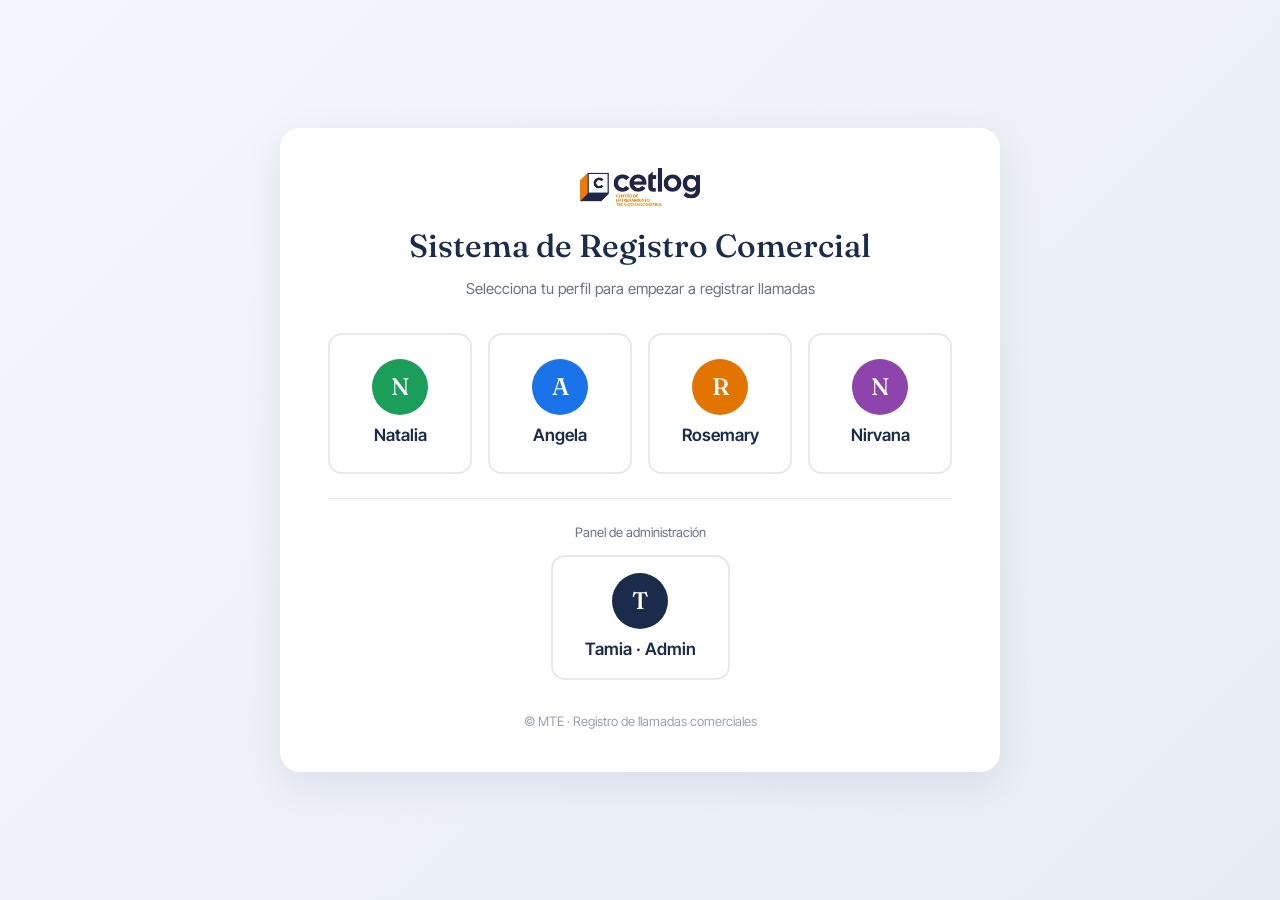
==== commit 230c605c: "Add files via upload" ====
--- a/index.html
+++ b/index.html
@@ -80,6 +80,15 @@
         <a href="rosemary.html" class="commercial-btn"><span class="commercial-avatar avatar-rosemary">R</span>Rosemary</a>
         <a href="nirvana.html" class="commercial-btn"><span class="commercial-avatar avatar-nirvana">N</span>Nirvana</a>
       </div>
+
+      <div style="margin-top: 24px; padding-top: 24px; border-top: 1px solid #E5E9F2;">
+        <p style="color: #6B7383; font-size: 13px; margin-bottom: 12px;">Panel de administración</p>
+        <a href="tamia.html" class="commercial-btn" style="display: inline-flex; padding: 16px 32px;">
+          <span class="commercial-avatar" style="background: #1A2B4C;">T</span>
+          Tamia · Admin
+        </a>
+      </div>
+
       <p class="home-footer">© MTE · Registro de llamadas comerciales</p>
     </div>
   </div>
--- a/styles.css
+++ b/styles.css
@@ -554,3 +554,160 @@
   .brand-logo { height: 36px; }
   .brand-name { font-size: 18px; }
 }
+
+/* ============================================================
+   REGISTER GRID (layout 2 columnas)
+   ============================================================ */
+.register-grid {
+  display: grid;
+  grid-template-columns: 380px 1fr;
+  gap: 20px;
+  align-items: start;
+}
+@media (max-width: 880px) {
+  .register-grid { grid-template-columns: 1fr; }
+}
+
+.register-left { position: sticky; top: 20px; }
+
+.start-card-compact { padding: 20px; }
+.start-card-compact .field { margin-bottom: 12px; }
+.start-card-compact .btn { margin-top: 8px; }
+
+.call-timer-box {
+  margin-top: 16px;
+  padding: 14px;
+  background: linear-gradient(135deg, #1A2B4C 0%, #0D1B3F 100%);
+  color: #fff;
+  border-radius: 10px;
+}
+.call-timer-row {
+  display: flex;
+  justify-content: space-between;
+  align-items: center;
+  margin-bottom: 6px;
+}
+.call-timer-row:last-child { margin-bottom: 0; }
+.call-timer-label { font-size: 12px; opacity: 0.7; text-transform: uppercase; letter-spacing: .04em; }
+.call-timer-value { font-size: 16px; }
+#callTimer { font-size: 22px; color: #FFD54F; }
+
+.call-actions-vertical {
+  display: flex;
+  flex-direction: column;
+  gap: 8px;
+  margin-top: 14px;
+}
+
+/* ============================================================
+   LEAD CARD (ficha del lead a la derecha)
+   ============================================================ */
+.empty-lead-card {
+  text-align: center;
+  padding: 48px 24px;
+}
+.empty-lead-card .empty-icon { font-size: 56px; margin-bottom: 8px; }
+.empty-lead-card h3 { font-family: 'Fraunces', serif; font-weight: 500; margin: 0 0 12px; }
+.empty-lead-card p { color: #6B7383; margin-bottom: 8px; }
+
+.loading-card {
+  display: flex;
+  flex-direction: column;
+  align-items: center;
+  gap: 12px;
+  padding: 40px 20px;
+  color: #6B7383;
+}
+
+.lead-card { padding: 24px; }
+.lead-card-header {
+  display: flex;
+  justify-content: space-between;
+  align-items: flex-start;
+  gap: 12px;
+  padding-bottom: 14px;
+  margin-bottom: 16px;
+  border-bottom: 1px solid #E5E9F2;
+}
+.lead-card-title {
+  font-family: 'Fraunces', serif;
+  font-size: 22px;
+  font-weight: 500;
+  margin: 0;
+  color: #1A2B4C;
+}
+
+.lead-card-grid {
+  display: grid;
+  grid-template-columns: repeat(2, 1fr);
+  gap: 12px 18px;
+  margin-bottom: 18px;
+}
+.lead-field { display: flex; flex-direction: column; gap: 2px; }
+.lead-field.full { grid-column: 1 / -1; }
+.lead-field-label {
+  font-size: 11px;
+  color: #9CA3AF;
+  text-transform: uppercase;
+  letter-spacing: .04em;
+}
+.lead-field-value {
+  font-size: 14px;
+  color: #1A2B4C;
+  font-weight: 500;
+}
+
+.lead-notes {
+  border-top: 1px solid #E5E9F2;
+  padding-top: 14px;
+}
+.lead-notes-title {
+  font-size: 13px;
+  font-weight: 600;
+  color: #4A5568;
+  margin: 0 0 10px;
+}
+.lead-note-item {
+  background: #FAFBFC;
+  border-left: 3px solid #1A73E8;
+  padding: 10px 12px;
+  margin-bottom: 8px;
+  border-radius: 0 6px 6px 0;
+  font-size: 13px;
+}
+.lead-note-date {
+  font-size: 11px;
+  color: #9CA3AF;
+  margin-bottom: 4px;
+}
+.lead-note-text {
+  color: #4A5568;
+  white-space: pre-wrap;
+  word-wrap: break-word;
+}
+
+/* ============================================================
+   FORM CARD (con título)
+   ============================================================ */
+.form-card { padding: 24px; }
+.form-title {
+  font-family: 'Fraunces', serif;
+  font-size: 20px;
+  font-weight: 500;
+  margin: 0 0 16px;
+}
+
+.form-grid-2 {
+  display: grid;
+  grid-template-columns: 1fr 1fr;
+  gap: 12px;
+}
+@media (max-width: 720px) {
+  .form-grid-2 { grid-template-columns: 1fr; }
+}
+.form-grid-2 .field { margin-bottom: 0; }
+
+.soon-card {
+  text-align: center;
+  padding: 40px 24px;
+}
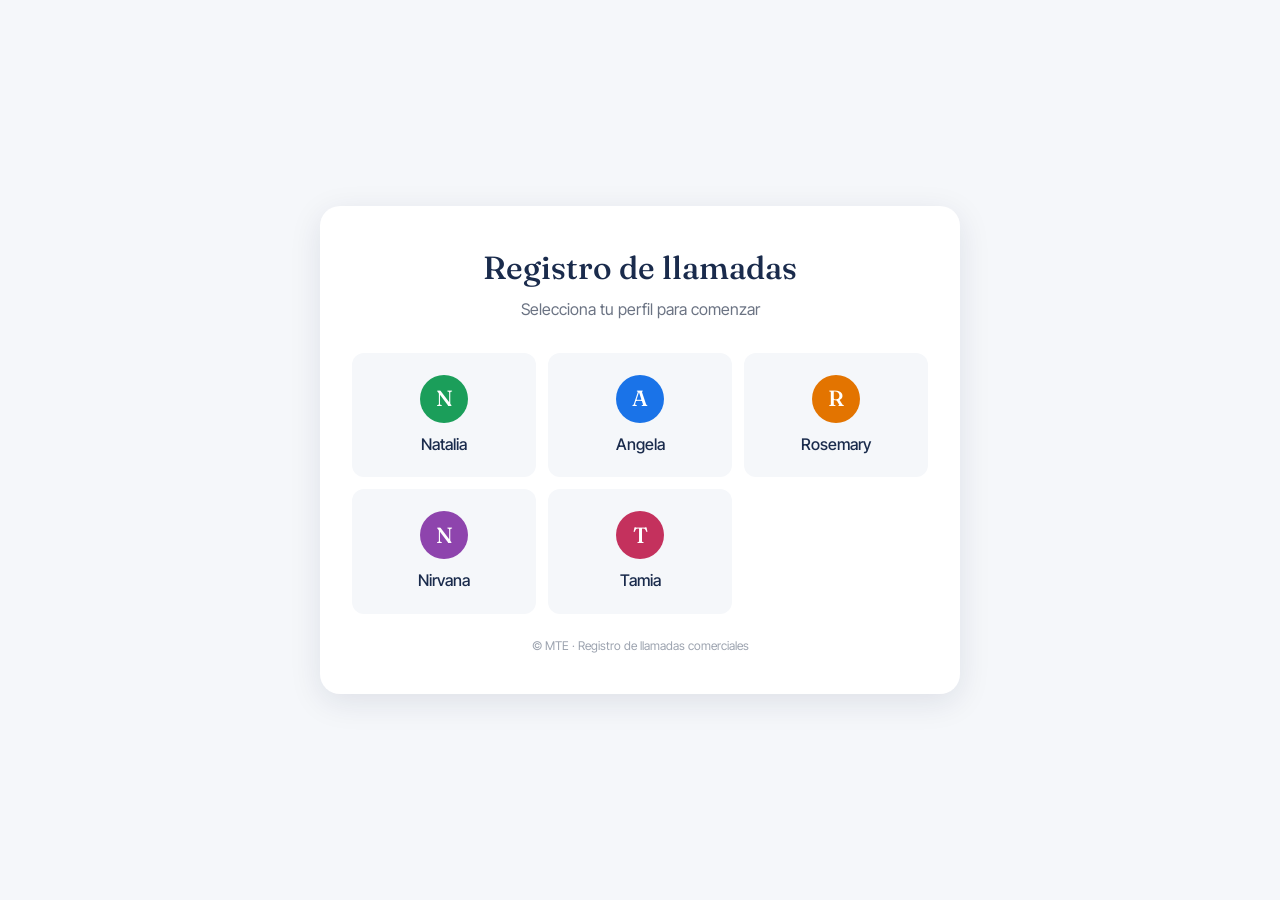
==== commit 86fd3f75: "Add files via upload" ====
--- a/index.html
+++ b/index.html
@@ -3,89 +3,33 @@
 <head>
   <meta charset="UTF-8" />
   <meta name="viewport" content="width=device-width, initial-scale=1.0" />
-  <title>Registro Comercial · Inicio</title>
+  <title>Registro Comercial · MTE</title>
   <link rel="preconnect" href="https://fonts.googleapis.com">
   <link rel="preconnect" href="https://fonts.gstatic.com" crossorigin>
   <link href="https://fonts.googleapis.com/css2?family=Fraunces:opsz,wght@9..144,400;9..144,500;9..144,600&family=Inter+Tight:wght@400;500;600;700&display=swap" rel="stylesheet">
   <link rel="stylesheet" href="styles.css" />
-  <style>
-    .home-wrap {
-      min-height: 100vh;
-      display: flex; flex-direction: column;
-      align-items: center; justify-content: center;
-      padding: 24px;
-      background: linear-gradient(135deg, #F4F6FB 0%, #E8EDF5 100%);
-    }
-    .home-card {
-      background: #FFFFFF;
-      border-radius: 20px;
-      padding: 40px 48px;
-      box-shadow: 0 12px 40px rgba(20, 30, 70, 0.08);
-      max-width: 720px; width: 100%;
-      text-align: center;
-    }
-    .home-logo { max-width: 120px; margin: 0 auto 16px; display: block; }
-    .home-title {
-      font-family: 'Fraunces', serif;
-      font-size: 32px; font-weight: 500;
-      color: #1A2B4C; margin: 8px 0;
-    }
-    .home-sub { color: #6B7383; font-size: 15px; margin-bottom: 32px; }
-    .commercial-grid {
-      display: grid;
-      grid-template-columns: repeat(2, 1fr);
-      gap: 16px;
-    }
-    @media (min-width: 720px) {
-      .commercial-grid { grid-template-columns: repeat(4, 1fr); }
-    }
-    .commercial-btn {
-      display: flex; flex-direction: column;
-      align-items: center; justify-content: center;
-      gap: 8px; padding: 24px 12px;
-      border: 2px solid #E5E9F2; border-radius: 14px;
-      background: #FFFFFF; color: #1A2B4C;
-      font-family: inherit; font-size: 17px; font-weight: 600;
-      cursor: pointer; text-decoration: none;
-      transition: all .18s ease;
-    }
-    .commercial-btn:hover {
-      border-color: #1A73E8;
-      background: #F4F8FF;
-      transform: translateY(-2px);
-      box-shadow: 0 8px 20px rgba(26, 115, 232, 0.12);
-    }
-    .commercial-avatar {
-      width: 56px; height: 56px; border-radius: 50%;
-      display: flex; align-items: center; justify-content: center;
-      color: #FFFFFF; font-family: 'Fraunces', serif;
-      font-size: 24px; font-weight: 500;
-    }
-    .avatar-natalia  { background: #1B9E5A; }
-    .avatar-angela   { background: #1A73E8; }
-    .avatar-rosemary { background: #E37400; }
-    .avatar-nirvana  { background: #8E44AD; }
-    .home-footer { margin-top: 32px; color: #9CA3AF; font-size: 13px; }
-  </style>
 </head>
 <body>
-  <div class="home-wrap">
+  <div class="home-container">
     <div class="home-card">
-      <img src="LOGO.png" alt="Logo" class="home-logo" onerror="this.style.display='none';" />
-      <h1 class="home-title">Sistema de Registro Comercial</h1>
-      <p class="home-sub">Selecciona tu perfil para empezar a registrar llamadas</p>
-      <div class="commercial-grid">
-        <a href="natalia.html" class="commercial-btn"><span class="commercial-avatar avatar-natalia">N</span>Natalia</a>
-        <a href="angela.html" class="commercial-btn"><span class="commercial-avatar avatar-angela">A</span>Angela</a>
-        <a href="rosemary.html" class="commercial-btn"><span class="commercial-avatar avatar-rosemary">R</span>Rosemary</a>
-        <a href="nirvana.html" class="commercial-btn"><span class="commercial-avatar avatar-nirvana">N</span>Nirvana</a>
-      </div>
+      <h1 class="home-title">Registro de llamadas</h1>
+      <p class="home-sub">Selecciona tu perfil para comenzar</p>
 
-      <div style="margin-top: 24px; padding-top: 24px; border-top: 1px solid #E5E9F2;">
-        <p style="color: #6B7383; font-size: 13px; margin-bottom: 12px;">Panel de administración</p>
-        <a href="tamia.html" class="commercial-btn" style="display: inline-flex; padding: 16px 32px;">
-          <span class="commercial-avatar" style="background: #1A2B4C;">T</span>
-          Tamia · Admin
+      <div class="commercial-list">
+        <a href="natalia.html" class="commercial-btn">
+          <span class="commercial-avatar avatar-natalia">N</span>Natalia
+        </a>
+        <a href="angela.html" class="commercial-btn">
+          <span class="commercial-avatar avatar-angela">A</span>Angela
+        </a>
+        <a href="rosemary.html" class="commercial-btn">
+          <span class="commercial-avatar avatar-rosemary">R</span>Rosemary
+        </a>
+        <a href="nirvana.html" class="commercial-btn">
+          <span class="commercial-avatar avatar-nirvana">N</span>Nirvana
+        </a>
+        <a href="tamia.html" class="commercial-btn">
+          <span class="commercial-avatar avatar-tamia">T</span>Tamia
         </a>
       </div>
 
--- a/styles.css
+++ b/styles.css
@@ -1,19 +1,19 @@
 /* ============================================================
-   STYLES.CSS — Registro Comercial
-   ============================================================ */
+   REGISTRO DE LLAMADAS · MTE
+   Estilos minimalistas y funcionales
+   ============================================================ */
+
 * { box-sizing: border-box; margin: 0; padding: 0; }
-html, body {
-  font-family: 'Inter Tight', system-ui, sans-serif;
+
+body {
+  font-family: 'Inter Tight', -apple-system, BlinkMacSystemFont, sans-serif;
+  background: #F5F7FA;
   color: #1A2B4C;
-  background: #F4F6FB;
-  line-height: 1.5;
-  font-size: 15px;
-}
-body { min-height: 100vh; }
-
-.hidden { display: none !important; }
-.mono { font-family: 'SF Mono', Menlo, Consolas, monospace; }
-.muted { color: #9CA3AF; }
+  line-height: 1.4;
+  min-height: 100vh;
+}
+
+.mono { font-family: 'SFMono-Regular', Menlo, Monaco, Consolas, monospace; }
 
 /* ============================================================
    HEADER
@@ -21,693 +21,526 @@
 .app-header {
   background: #FFFFFF;
   border-bottom: 1px solid #E5E9F2;
-  box-shadow: 0 1px 3px rgba(20,30,70,0.04);
+  padding: 16px 24px;
+  box-shadow: 0 2px 6px rgba(20,30,70,0.04);
 }
 .header-inner {
+  max-width: 1400px;
+  margin: 0 auto;
   display: flex;
   justify-content: space-between;
   align-items: center;
-  padding: 14px 24px;
+  gap: 16px;
   flex-wrap: wrap;
-  gap: 16px;
-}
-.brand { display: flex; align-items: center; gap: 12px; }
-.brand-logo { height: 44px; width: auto; }
-.brand-mark {
-  width: 44px; height: 44px;
-  background: linear-gradient(135deg, #1A73E8, #0D47A1);
+}
+.brand {
+  display: flex;
+  align-items: center;
+  gap: 12px;
+}
+.brand-label {
+  font-size: 11px;
+  color: #6B7383;
+  text-transform: uppercase;
+  letter-spacing: .05em;
+  display: block;
+}
+.brand-name {
+  font-family: 'Fraunces', serif;
+  font-size: 28px;
+  font-weight: 500;
+  line-height: 1;
+}
+.datetime {
+  display: flex;
+  gap: 20px;
+  align-items: center;
+}
+.dt-block {
+  display: flex;
+  flex-direction: column;
+  align-items: flex-end;
+}
+.dt-label {
+  font-size: 11px;
+  color: #6B7383;
+  text-transform: uppercase;
+  letter-spacing: .04em;
+}
+.dt-value {
+  font-size: 14px;
+  font-weight: 500;
+  color: #1A2B4C;
+}
+.dt-divider {
+  width: 1px;
+  height: 30px;
+  background: #E5E9F2;
+}
+.header-actions {
+  display: flex;
+  align-items: center;
+  gap: 12px;
+}
+.stat-box {
+  background: linear-gradient(135deg, #E8F0FE 0%, #F5F7FA 100%);
+  border-radius: 10px;
+  padding: 8px 14px;
+  border: 1px solid #A6C5F7;
+}
+.stat-label {
+  font-size: 10px;
+  color: #6B7383;
+  text-transform: uppercase;
+  letter-spacing: .04em;
+  display: block;
+}
+.stat-value {
+  font-size: 18px;
+  font-weight: 600;
+  color: #0D5BCB;
+}
+
+/* ============================================================
+   MAIN
+   ============================================================ */
+.app-main {
+  max-width: 1000px;
+  margin: 0 auto;
+  padding: 24px;
+}
+
+.panel-head {
+  margin-bottom: 20px;
+}
+.panel-title {
+  font-family: 'Fraunces', serif;
+  font-size: 24px;
+  font-weight: 500;
+  margin-bottom: 4px;
+}
+.panel-sub {
+  color: #6B7383;
+  font-size: 14px;
+}
+
+.card {
+  background: #FFFFFF;
   border-radius: 12px;
-  display: flex; align-items: center; justify-content: center;
-  color: #fff; font-weight: bold;
-}
-.brand-label { display: block; font-size: 11px; color: #9CA3AF; text-transform: uppercase; letter-spacing: .05em; }
-.brand-name { font-family: 'Fraunces', serif; font-size: 22px; font-weight: 500; color: #1A2B4C; }
-
-.header-right {
-  display: flex;
-  align-items: center;
-  gap: 28px;
-  flex-wrap: wrap;
-}
-
-.goal-tracker { min-width: 180px; }
-.goal-info {
-  display: flex;
-  justify-content: space-between;
-  align-items: baseline;
+  padding: 24px;
+  box-shadow: 0 2px 8px rgba(20,30,70,0.06);
+  margin-bottom: 20px;
+}
+.card-title {
+  font-family: 'Fraunces', serif;
+  font-size: 18px;
+  font-weight: 500;
+  margin-bottom: 16px;
+}
+
+.section-divider {
+  margin: 20px 0 12px;
+  padding-bottom: 6px;
+  border-bottom: 1px solid #E5E9F2;
+}
+.section-divider span {
+  font-size: 12px;
+  color: #6B7383;
+  text-transform: uppercase;
+  letter-spacing: .04em;
+  font-weight: 600;
+}
+
+/* ============================================================
+   FIELDS
+   ============================================================ */
+.field {
+  display: flex;
+  flex-direction: column;
+  margin-bottom: 14px;
+}
+.field-label {
+  font-size: 12px;
+  color: #6B7383;
+  text-transform: uppercase;
+  letter-spacing: .04em;
+  font-weight: 600;
   margin-bottom: 6px;
 }
-.goal-label { font-size: 12px; color: #9CA3AF; }
-.goal-count { font-family: 'SF Mono', monospace; font-size: 14px; }
-.goal-count strong { font-size: 18px; color: #1A73E8; }
-.goal-divider { color: #DADCE0; margin: 0 4px; }
-.goal-bar {
-  height: 6px; background: #E8EDF5; border-radius: 999px; overflow: hidden;
-}
-.goal-bar-fill {
-  height: 100%; background: linear-gradient(90deg, #1A73E8, #1B9E5A);
-  width: 0%; transition: width .3s ease;
-}
-
-.datetime { display: flex; gap: 16px; align-items: center; }
-.dt-block { display: flex; flex-direction: column; }
-.dt-label { font-size: 11px; color: #9CA3AF; text-transform: uppercase; letter-spacing: .04em; }
-.dt-value { font-size: 14px; font-weight: 500; }
-.dt-divider { width: 1px; height: 30px; background: #E5E9F2; }
-
-/* ============================================================
-   TABS
-   ============================================================ */
-.tabs {
-  display: flex;
-  padding: 0 24px;
-  gap: 4px;
-  overflow-x: auto;
-}
-.tab {
-  background: transparent;
-  border: 0;
-  padding: 14px 18px;
-  display: flex;
-  align-items: center;
-  gap: 10px;
-  cursor: pointer;
-  color: #6B7383;
-  font-family: inherit;
-  font-size: 14px;
-  font-weight: 500;
-  border-bottom: 3px solid transparent;
-  white-space: nowrap;
-  transition: all .15s ease;
-}
-.tab:hover { color: #1A73E8; }
-.tab.active { color: #1A73E8; border-bottom-color: #1A73E8; }
-.tab-num {
-  font-family: 'SF Mono', monospace;
+.field-hint {
   font-size: 11px;
   color: #9CA3AF;
-  background: #F4F6FB;
-  padding: 2px 6px;
-  border-radius: 4px;
-}
-.tab.active .tab-num { background: #E8F0FE; color: #1A73E8; }
-.tab-badge {
-  background: #1A73E8;
-  color: #fff;
-  font-size: 11px;
-  padding: 2px 7px;
-  border-radius: 999px;
-  font-family: 'SF Mono', monospace;
-}
-
-/* ============================================================
-   MAIN + PANELS
-   ============================================================ */
-.app-main { max-width: 1200px; margin: 0 auto; padding: 24px; }
-.tab-panel { display: none; }
-.tab-panel.active { display: block; }
-
-.panel-head { margin-bottom: 16px; display: flex; align-items: center; gap: 12px; flex-wrap: wrap; }
-.panel-title { font-family: 'Fraunces', serif; font-size: 26px; font-weight: 500; }
-.panel-sub { color: #6B7383; font-size: 14px; flex: 1; min-width: 200px; }
-
-.card {
-  background: #fff;
-  border-radius: 14px;
-  padding: 24px;
-  box-shadow: 0 1px 3px rgba(20,30,70,0.06);
-  margin-bottom: 20px;
-}
-.card-title { font-family: 'Fraunces', serif; font-size: 20px; font-weight: 500; margin-bottom: 4px; }
-.card-sub { color: #6B7383; font-size: 13px; margin-bottom: 18px; }
-
-/* ============================================================
-   FIELDS
-   ============================================================ */
-.field {
-  display: block;
-  margin-bottom: 14px;
-}
-.field-label {
-  display: block;
-  font-size: 13px;
-  font-weight: 500;
-  color: #4A5568;
-  margin-bottom: 6px;
-}
-.field-hint { display: block; font-size: 12px; color: #9CA3AF; margin-top: 4px; }
+  margin-top: 4px;
+}
 .field input[type="text"],
 .field input[type="tel"],
 .field input[type="number"],
-.field input[type="date"],
-.field select,
 .field textarea {
-  width: 100%;
-  padding: 11px 14px;
+  padding: 10px 12px;
   border: 1px solid #DADCE0;
   border-radius: 8px;
   font-family: inherit;
-  font-size: 15px;
-  background: #FAFBFC;
-  transition: border-color .15s ease, background .15s ease;
+  font-size: 14px;
+  color: #1A2B4C;
+  background: #FFFFFF;
+  transition: border-color .15s;
 }
 .field input:focus,
-.field select:focus,
 .field textarea:focus {
   outline: 0;
   border-color: #1A73E8;
-  background: #FFFFFF;
-}
-.field textarea { resize: vertical; min-height: 70px; }
-
-.check-field { display: flex; gap: 10px; align-items: center; }
-.check-field input[type="checkbox"] { width: 18px; height: 18px; cursor: pointer; }
-
-.toggle-field {
-  display: flex;
-  justify-content: space-between;
-  align-items: center;
-  padding: 12px 14px;
-  background: #F8F9FB;
-  border-radius: 8px;
-  margin-bottom: 10px;
-}
-.toggle-field span { font-weight: 500; }
-
-.datetime-row {
+  box-shadow: 0 0 0 3px rgba(26, 115, 232, 0.1);
+}
+.field textarea { resize: vertical; min-height: 60px; }
+
+.field-row-2 {
   display: grid;
   grid-template-columns: 1fr 1fr;
-  gap: 12px;
-  margin-bottom: 14px;
-}
-
-.time-picker {
-  display: flex;
-  gap: 4px;
-}
-.time-picker select { padding: 11px 8px; }
-
-/* ============================================================
-   SECTION DIVIDER
-   ============================================================ */
-.section-divider {
-  display: flex;
-  align-items: center;
-  margin: 22px 0 14px;
-  color: #6B7383;
+  gap: 14px;
+}
+@media (max-width: 640px) {
+  .field-row-2 { grid-template-columns: 1fr; }
+}
+
+/* ============================================================
+   CHIPS (para todas las opciones fijas)
+   ============================================================ */
+.chip-group {
+  display: flex;
+  flex-wrap: wrap;
+  gap: 6px;
+}
+.chip {
+  padding: 8px 14px;
+  border: 1px solid #DADCE0;
+  border-radius: 999px;
+  background: #FFFFFF;
+  cursor: pointer;
+  font-family: inherit;
   font-size: 13px;
+  font-weight: 500;
+  color: #4A5568;
+  transition: all .15s ease;
+}
+.chip:hover {
+  background: #F5F7FA;
+  border-color: #B4B9C4;
+}
+.chip.selected {
+  background: #1A73E8;
+  color: #FFFFFF;
+  border-color: #1A73E8;
+}
+/* Chips especiales por semántica */
+.chip[data-value="SI"].selected,
+.chip[data-value="Sí"].selected { background: #1B9E5A; border-color: #1B9E5A; }
+.chip[data-value="NO"].selected,
+.chip[data-value="No"].selected { background: #D93025; border-color: #D93025; }
+.chip[data-value="CALIENTE"].selected { background: #D93025; border-color: #D93025; }
+.chip[data-value="TIBIO"].selected { background: #F9AB00; border-color: #F9AB00; }
+.chip[data-value="FRIO"].selected,
+.chip[data-value="FRÍO"].selected { background: #4285F4; border-color: #4285F4; }
+
+.chip-group.chip-grid {
+  display: grid;
+  grid-template-columns: repeat(4, 1fr);
+  gap: 6px;
+}
+.chip-group.chip-grid .chip { padding: 10px 8px; text-align: center; }
+@media (max-width: 640px) {
+  .chip-group.chip-grid { grid-template-columns: repeat(2, 1fr); }
+}
+
+/* Checkbox estilo toggle */
+.toggle-field {
+  display: flex;
+  align-items: center;
+  gap: 8px;
+  cursor: pointer;
+  padding: 10px 0;
+}
+.toggle-field input[type="checkbox"] {
+  width: 20px;
+  height: 20px;
+  accent-color: #1A73E8;
+  cursor: pointer;
+}
+.toggle-field span {
+  font-size: 14px;
+  font-weight: 500;
+  color: #1A2B4C;
+}
+
+/* ============================================================
+   BUTTONS
+   ============================================================ */
+.btn {
+  padding: 10px 18px;
+  border: 0;
+  border-radius: 8px;
+  font-family: inherit;
+  font-size: 14px;
   font-weight: 600;
-  text-transform: uppercase;
-  letter-spacing: .03em;
-}
-.section-divider span { padding: 0 12px; }
-.section-divider::before,
-.section-divider::after {
-  content: "";
-  flex: 1;
-  height: 1px;
-  background: #E5E9F2;
-}
-
-/* ============================================================
-   REQ MARK
-   ============================================================ */
-.req-mark { color: #D93025; font-weight: bold; margin-left: 4px; }
-
-/* ============================================================
-   CHIPS (interes, calidad, etc.)
-   ============================================================ */
-.chip-group { display: flex; gap: 8px; flex-wrap: wrap; }
-.chip {
-  background: #FFF;
-  border: 1.5px solid #E5E9F2;
-  padding: 9px 14px;
-  border-radius: 999px;
-  font-family: inherit;
-  font-size: 14px;
   cursor: pointer;
   transition: all .15s ease;
-}
-.chip:hover { border-color: #1A73E8; }
-.chip.selected {
-  background: #1A73E8;
-  border-color: #1A73E8;
-  color: #fff;
-}
-
-/* ============================================================
-   BOTONES
-   ============================================================ */
-.btn {
+  display: inline-flex;
+  align-items: center;
+  justify-content: center;
+  gap: 6px;
+}
+.btn:disabled {
+  opacity: .5;
+  cursor: not-allowed;
+}
+.btn-lg { padding: 14px 22px; font-size: 15px; }
+.btn-block { display: flex; width: 100%; }
+.btn-primary { background: #1A73E8; color: #FFFFFF; }
+.btn-primary:hover:not(:disabled) { background: #0D5BCB; }
+.btn-secondary { background: #F1F3F5; color: #4A5568; }
+.btn-secondary:hover:not(:disabled) { background: #E5E9F2; }
+.btn-danger { background: #D93025; color: #FFFFFF; }
+.btn-danger:hover:not(:disabled) { background: #B01B10; }
+.btn-success { background: #1B9E5A; color: #FFFFFF; }
+.btn-success:hover:not(:disabled) { background: #147A44; }
+
+/* ============================================================
+   TIMER
+   ============================================================ */
+.timer-strip {
+  display: flex;
+  justify-content: space-around;
+  align-items: center;
+  background: #F5F7FA;
+  border: 1px solid #E5E9F2;
+  border-radius: 10px;
+  padding: 12px 16px;
+  margin-bottom: 16px;
+}
+.timer-block {
+  display: flex;
+  flex-direction: column;
+  align-items: center;
+  gap: 2px;
+}
+.timer-label {
+  font-size: 10px;
+  color: #6B7383;
+  text-transform: uppercase;
+  letter-spacing: .04em;
+}
+.timer-value {
+  font-size: 15px;
+  font-weight: 600;
+  color: #1A2B4C;
+}
+
+/* ============================================================
+   TABS
+   ============================================================ */
+.tabs {
+  display: flex;
+  gap: 4px;
+  border-bottom: 2px solid #E5E9F2;
+  margin-bottom: 20px;
+}
+.tab {
+  padding: 12px 20px;
+  background: transparent;
   border: 0;
-  padding: 10px 16px;
-  border-radius: 8px;
+  border-bottom: 2px solid transparent;
+  margin-bottom: -2px;
   font-family: inherit;
   font-size: 14px;
   font-weight: 500;
+  color: #6B7383;
   cursor: pointer;
-  display: inline-flex;
-  align-items: center;
-  justify-content: center;
-  gap: 8px;
-  transition: all .15s ease;
-}
-.btn-lg { padding: 14px 22px; font-size: 16px; }
-.btn-sm { padding: 6px 12px; font-size: 13px; }
-.btn-block { width: 100%; }
-
-.btn-primary { background: #1A73E8; color: #fff; }
-.btn-primary:hover:not(:disabled) { background: #0D5BCB; }
-.btn-primary:disabled { background: #C5CDD8; cursor: not-allowed; }
-.btn-secondary { background: #F4F6FB; color: #4A5568; }
-.btn-secondary:hover { background: #E5E9F2; }
-.btn-ghost { background: transparent; color: #1A73E8; }
-.btn-ghost:hover { background: #E8F0FE; }
-.btn-success { background: #1B9E5A; color: #fff; }
-.btn-danger { background: #D93025; color: #fff; }
-.btn-dot {
-  width: 8px; height: 8px; border-radius: 50%;
-  background: currentColor; opacity: .8;
-}
-
-.actions-row {
-  display: flex;
-  justify-content: flex-end;
-  gap: 10px;
-  margin-top: 22px;
-}
-
-/* ============================================================
-   STAGE START / CALLING
-   ============================================================ */
-.start-card { max-width: 520px; margin: 0 auto; }
-.calling-card { max-width: 720px; margin: 0 auto; }
-
-.call-header {
-  display: grid;
-  grid-template-columns: repeat(3, 1fr);
-  gap: 12px;
-  padding-bottom: 18px;
-  border-bottom: 1px solid #E5E9F2;
-  margin-bottom: 18px;
-}
-.call-info { display: flex; flex-direction: column; }
-.call-info-label { font-size: 12px; color: #9CA3AF; text-transform: uppercase; }
-.call-info-value { font-size: 22px; font-weight: 600; color: #1A2B4C; }
-
-.call-actions {
-  display: grid;
-  grid-template-columns: 1fr 1fr;
-  gap: 12px;
-}
-
-/* ============================================================
-   LEAD INFO BANNER (cuando viene de Kommo)
-   ============================================================ */
-.lead-info-banner {
-  background: linear-gradient(135deg, #E8F0FE 0%, #FFF8E1 100%);
-  border: 1px solid #A6C5F7;
-  border-radius: 10px;
-  padding: 14px 16px;
-  margin-bottom: 18px;
-}
-.lead-info-row {
-  display: flex;
-  gap: 8px;
-  align-items: baseline;
-  flex-wrap: wrap;
-  margin-bottom: 4px;
-}
-.lead-info-label {
-  font-size: 12px;
-  color: #6B7383;
-  text-transform: uppercase;
-  letter-spacing: .03em;
-}
-.lead-info-value { font-weight: 500; }
-.lead-info-sep { color: #C5CDD8; }
-.lead-info-banner .btn { margin-top: 6px; }
-
-/* ============================================================
-   SOON CARD
-   ============================================================ */
-.soon-card { text-align: center; padding: 36px 24px; }
-.soon-icon { font-size: 60px; margin-bottom: 12px; }
-.soon-text { color: #6B7383; margin: 8px 0 22px; }
-
-/* ============================================================
-   PROGRAM CHIPS (vista A de pendientes)
-   ============================================================ */
-.program-chips {
-  display: grid;
-  grid-template-columns: repeat(auto-fill, minmax(160px, 1fr));
-  gap: 12px;
-  margin-top: 16px;
-}
-.program-chip {
-  background: #fff;
-  border: 1.5px solid #E5E9F2;
-  border-radius: 14px;
-  padding: 20px 16px;
-  cursor: pointer;
-  display: flex;
-  flex-direction: column;
-  align-items: center;
-  gap: 10px;
-  transition: all .18s ease;
-  font-family: inherit;
-}
-.program-chip:hover:not(:disabled) {
-  border-color: #1A73E8;
-  background: #F4F8FF;
-  transform: translateY(-2px);
-  box-shadow: 0 6px 16px rgba(26, 115, 232, 0.12);
-}
-.program-chip.disabled,
-.program-chip:disabled {
-  opacity: 0.45;
-  cursor: not-allowed;
-  filter: grayscale(.5);
-}
-.program-chip-name {
-  font-family: 'Fraunces', serif;
-  font-size: 18px;
-  font-weight: 500;
-  color: #1A2B4C;
-}
-.program-chip-count {
-  font-size: 28px;
-  font-weight: 700;
+  transition: all .15s;
+}
+.tab:hover { color: #1A2B4C; }
+.tab.active {
   color: #1A73E8;
-  font-family: 'SF Mono', monospace;
-}
-
-/* ============================================================
-   LEADS TABLE (vista B)
-   ============================================================ */
-.leads-header {
-  display: flex;
-  align-items: center;
-  gap: 16px;
-  margin-bottom: 18px;
-}
-.leads-title { font-family: 'Fraunces', serif; font-size: 20px; font-weight: 500; }
-.leads-counter { color: #9CA3AF; font-size: 16px; margin-left: 8px; }
-
-.filter-row {
-  display: flex;
-  flex-wrap: wrap;
-  gap: 8px;
-  margin-bottom: 18px;
-  padding: 14px;
-  background: #F8F9FB;
-  border-radius: 10px;
-}
-.filter-chip {
-  display: inline-flex;
-  gap: 6px;
-  align-items: center;
-  padding: 6px 12px;
-  border-radius: 999px;
-  background: #fff;
-  border: 1px solid #DADCE0;
-  cursor: pointer;
-  font-size: 13px;
-}
-.filter-chip input[type="checkbox"] { cursor: pointer; }
-.filter-chip:has(input:checked) {
-  border-color: #1A73E8;
-  background: #E8F0FE;
-  color: #0D5BCB;
-}
-
-.situacion-badge {
-  display: inline-block;
-  padding: 3px 10px;
-  border-radius: 999px;
-  background: #FFF8E1;
-  color: #8a6500;
-  font-size: 12px;
-  font-weight: 500;
-  white-space: nowrap;
-}
-
-/* ============================================================
-   DATA TABLE
-   ============================================================ */
-.table-wrap { overflow-x: auto; }
-.data-table {
+  border-bottom-color: #1A73E8;
+}
+
+.tab-panel { display: none; }
+.tab-panel.active { display: block; }
+
+/* ============================================================
+   HISTORIAL TABLE
+   ============================================================ */
+.history-table {
   width: 100%;
   border-collapse: collapse;
-  font-size: 14px;
-}
-.data-table th,
-.data-table td {
-  padding: 11px 14px;
+  font-size: 13px;
+}
+.history-table th {
+  padding: 10px 8px;
   text-align: left;
+  background: #F8F9FB;
+  border-bottom: 2px solid #E5E9F2;
+  font-weight: 600;
+  font-size: 11px;
+  text-transform: uppercase;
+  letter-spacing: .03em;
+  color: #6B7383;
+}
+.history-table td {
+  padding: 8px;
   border-bottom: 1px solid #F0F2F5;
-}
-.data-table th {
-  background: #F8F9FB;
-  font-weight: 600;
-  font-size: 12px;
-  text-transform: uppercase;
-  letter-spacing: .03em;
-  color: #6B7383;
-}
-.data-table .num { text-align: right; font-family: 'SF Mono', monospace; }
-.data-table tbody tr:hover { background: #FAFBFC; }
-.data-table tfoot th {
-  background: #EAEEF5;
-  color: #1A2B4C;
-  font-size: 13px;
-}
-
-/* ============================================================
-   EMPTY STATES
-   ============================================================ */
-.empty-state {
+  color: #4A5568;
+}
+.history-table tbody tr:hover { background: #FAFBFC; }
+
+.pill {
+  padding: 2px 8px;
+  border-radius: 999px;
+  font-size: 11px;
+  font-weight: 500;
+  background: #E5E9F2;
+  color: #4A5568;
+}
+.pill.pill-si { background: #D6F1E1; color: #147A44; }
+.pill.pill-no { background: #FFE0DE; color: #B01B10; }
+
+.history-empty {
+  text-align: center;
   padding: 40px 20px;
-  text-align: center;
-  color: #9CA3AF;
-}
-.empty-icon { font-size: 48px; margin-bottom: 8px; opacity: .5; }
-.empty-state-inline {
-  display: flex;
-  align-items: center;
-  gap: 10px;
-  color: #9CA3AF;
-}
-
-/* ============================================================
-   SPINNER
-   ============================================================ */
-.spinner {
-  display: inline-block;
-  width: 16px; height: 16px;
-  border: 2px solid #DADCE0;
-  border-top-color: #1A73E8;
-  border-radius: 50%;
-  animation: spin .8s linear infinite;
-}
-@keyframes spin { to { transform: rotate(360deg); } }
+  color: #6B7383;
+}
 
 /* ============================================================
    TOAST
    ============================================================ */
 .toast {
   position: fixed;
-  bottom: 30px;
-  left: 50%;
-  transform: translateX(-50%) translateY(20px);
+  bottom: 20px;
+  right: 20px;
   background: #1A2B4C;
-  color: #fff;
-  padding: 12px 22px;
-  border-radius: 10px;
-  font-size: 14px;
+  color: #FFFFFF;
+  padding: 12px 20px;
+  border-radius: 8px;
+  font-size: 14px;
+  box-shadow: 0 4px 16px rgba(0,0,0,0.2);
   opacity: 0;
+  transform: translateY(20px);
+  transition: all .3s ease;
   pointer-events: none;
-  transition: all .22s ease;
-  box-shadow: 0 6px 16px rgba(20, 30, 70, 0.25);
-  z-index: 9999;
-  max-width: 90%;
+  max-width: 340px;
+  z-index: 1000;
 }
 .toast.visible {
   opacity: 1;
-  transform: translateX(-50%) translateY(0);
+  transform: translateY(0);
 }
 .toast.error { background: #D93025; }
 
-.error-text { color: #D93025; font-size: 13px; }
-
-/* ============================================================
-   RESPONSIVE
-   ============================================================ */
-@media (max-width: 720px) {
-  .header-inner { flex-direction: column; align-items: flex-start; }
-  .datetime { font-size: 13px; }
-  .data-table { font-size: 12px; }
-  .data-table th, .data-table td { padding: 8px 10px; }
-  .call-header { grid-template-columns: 1fr; gap: 8px; }
-  .call-actions { grid-template-columns: 1fr; }
-  .datetime-row { grid-template-columns: 1fr; }
-  .brand-logo { height: 36px; }
-  .brand-name { font-size: 18px; }
-}
-
-/* ============================================================
-   REGISTER GRID (layout 2 columnas)
-   ============================================================ */
-.register-grid {
+/* ============================================================
+   PENDIENTES (buffer local pendiente de sincronizar)
+   ============================================================ */
+.sync-indicator {
+  display: inline-flex;
+  align-items: center;
+  gap: 6px;
+  padding: 4px 10px;
+  border-radius: 999px;
+  font-size: 12px;
+  font-weight: 500;
+}
+.sync-indicator.sync-ok {
+  background: #D6F1E1;
+  color: #147A44;
+}
+.sync-indicator.sync-pending {
+  background: #FEF3C7;
+  color: #B45309;
+}
+
+.hidden { display: none !important; }
+
+/* ============================================================
+   ACTIONS ROW
+   ============================================================ */
+.actions-row {
+  display: flex;
+  gap: 8px;
+  margin-top: 20px;
+  padding-top: 20px;
+  border-top: 1px solid #E5E9F2;
+}
+
+/* ============================================================
+   INDEX (portada)
+   ============================================================ */
+.home-container {
+  min-height: 100vh;
+  display: flex;
+  align-items: center;
+  justify-content: center;
+  padding: 40px 20px;
+}
+.home-card {
+  max-width: 640px;
+  width: 100%;
+  background: #FFFFFF;
+  border-radius: 20px;
+  padding: 40px 32px;
+  box-shadow: 0 8px 32px rgba(20,30,70,0.10);
+  text-align: center;
+}
+.home-title {
+  font-family: 'Fraunces', serif;
+  font-size: 32px;
+  font-weight: 500;
+  margin-bottom: 8px;
+}
+.home-sub {
+  color: #6B7383;
+  margin-bottom: 32px;
+}
+.commercial-list {
   display: grid;
-  grid-template-columns: 380px 1fr;
-  gap: 20px;
-  align-items: start;
-}
-@media (max-width: 880px) {
-  .register-grid { grid-template-columns: 1fr; }
-}
-
-.register-left { position: sticky; top: 20px; }
-
-.start-card-compact { padding: 20px; }
-.start-card-compact .field { margin-bottom: 12px; }
-.start-card-compact .btn { margin-top: 8px; }
-
-.call-timer-box {
-  margin-top: 16px;
-  padding: 14px;
-  background: linear-gradient(135deg, #1A2B4C 0%, #0D1B3F 100%);
-  color: #fff;
-  border-radius: 10px;
-}
-.call-timer-row {
-  display: flex;
-  justify-content: space-between;
-  align-items: center;
-  margin-bottom: 6px;
-}
-.call-timer-row:last-child { margin-bottom: 0; }
-.call-timer-label { font-size: 12px; opacity: 0.7; text-transform: uppercase; letter-spacing: .04em; }
-.call-timer-value { font-size: 16px; }
-#callTimer { font-size: 22px; color: #FFD54F; }
-
-.call-actions-vertical {
+  grid-template-columns: repeat(auto-fit, minmax(140px, 1fr));
+  gap: 12px;
+  margin-bottom: 24px;
+}
+.commercial-btn {
   display: flex;
   flex-direction: column;
-  gap: 8px;
-  margin-top: 14px;
-}
-
-/* ============================================================
-   LEAD CARD (ficha del lead a la derecha)
-   ============================================================ */
-.empty-lead-card {
-  text-align: center;
-  padding: 48px 24px;
-}
-.empty-lead-card .empty-icon { font-size: 56px; margin-bottom: 8px; }
-.empty-lead-card h3 { font-family: 'Fraunces', serif; font-weight: 500; margin: 0 0 12px; }
-.empty-lead-card p { color: #6B7383; margin-bottom: 8px; }
-
-.loading-card {
-  display: flex;
-  flex-direction: column;
-  align-items: center;
-  gap: 12px;
-  padding: 40px 20px;
-  color: #6B7383;
-}
-
-.lead-card { padding: 24px; }
-.lead-card-header {
-  display: flex;
-  justify-content: space-between;
-  align-items: flex-start;
-  gap: 12px;
-  padding-bottom: 14px;
-  margin-bottom: 16px;
-  border-bottom: 1px solid #E5E9F2;
-}
-.lead-card-title {
+  align-items: center;
+  gap: 10px;
+  padding: 20px 12px;
+  background: #F5F7FA;
+  border: 2px solid transparent;
+  border-radius: 12px;
+  text-decoration: none;
+  color: #1A2B4C;
+  font-weight: 500;
+  transition: all .15s ease;
+}
+.commercial-btn:hover {
+  background: #E8F0FE;
+  border-color: #1A73E8;
+  transform: translateY(-2px);
+}
+.commercial-avatar {
+  width: 48px;
+  height: 48px;
+  border-radius: 50%;
+  display: flex;
+  align-items: center;
+  justify-content: center;
+  color: #FFFFFF;
   font-family: 'Fraunces', serif;
   font-size: 22px;
   font-weight: 500;
-  margin: 0;
-  color: #1A2B4C;
-}
-
-.lead-card-grid {
-  display: grid;
-  grid-template-columns: repeat(2, 1fr);
-  gap: 12px 18px;
-  margin-bottom: 18px;
-}
-.lead-field { display: flex; flex-direction: column; gap: 2px; }
-.lead-field.full { grid-column: 1 / -1; }
-.lead-field-label {
-  font-size: 11px;
+}
+.avatar-natalia  { background: #1B9E5A; }
+.avatar-angela   { background: #1A73E8; }
+.avatar-rosemary { background: #E37400; }
+.avatar-nirvana  { background: #8E44AD; }
+.avatar-tamia    { background: #C4315D; }
+
+.home-footer {
   color: #9CA3AF;
-  text-transform: uppercase;
-  letter-spacing: .04em;
-}
-.lead-field-value {
-  font-size: 14px;
-  color: #1A2B4C;
-  font-weight: 500;
-}
-
-.lead-notes {
-  border-top: 1px solid #E5E9F2;
-  padding-top: 14px;
-}
-.lead-notes-title {
-  font-size: 13px;
-  font-weight: 600;
-  color: #4A5568;
-  margin: 0 0 10px;
-}
-.lead-note-item {
-  background: #FAFBFC;
-  border-left: 3px solid #1A73E8;
-  padding: 10px 12px;
-  margin-bottom: 8px;
-  border-radius: 0 6px 6px 0;
-  font-size: 13px;
-}
-.lead-note-date {
-  font-size: 11px;
-  color: #9CA3AF;
-  margin-bottom: 4px;
-}
-.lead-note-text {
-  color: #4A5568;
-  white-space: pre-wrap;
-  word-wrap: break-word;
-}
-
-/* ============================================================
-   FORM CARD (con título)
-   ============================================================ */
-.form-card { padding: 24px; }
-.form-title {
-  font-family: 'Fraunces', serif;
-  font-size: 20px;
-  font-weight: 500;
-  margin: 0 0 16px;
-}
-
-.form-grid-2 {
-  display: grid;
-  grid-template-columns: 1fr 1fr;
-  gap: 12px;
-}
-@media (max-width: 720px) {
-  .form-grid-2 { grid-template-columns: 1fr; }
-}
-.form-grid-2 .field { margin-bottom: 0; }
-
-.soon-card {
-  text-align: center;
-  padding: 40px 24px;
-}
+  font-size: 12px;
+}
